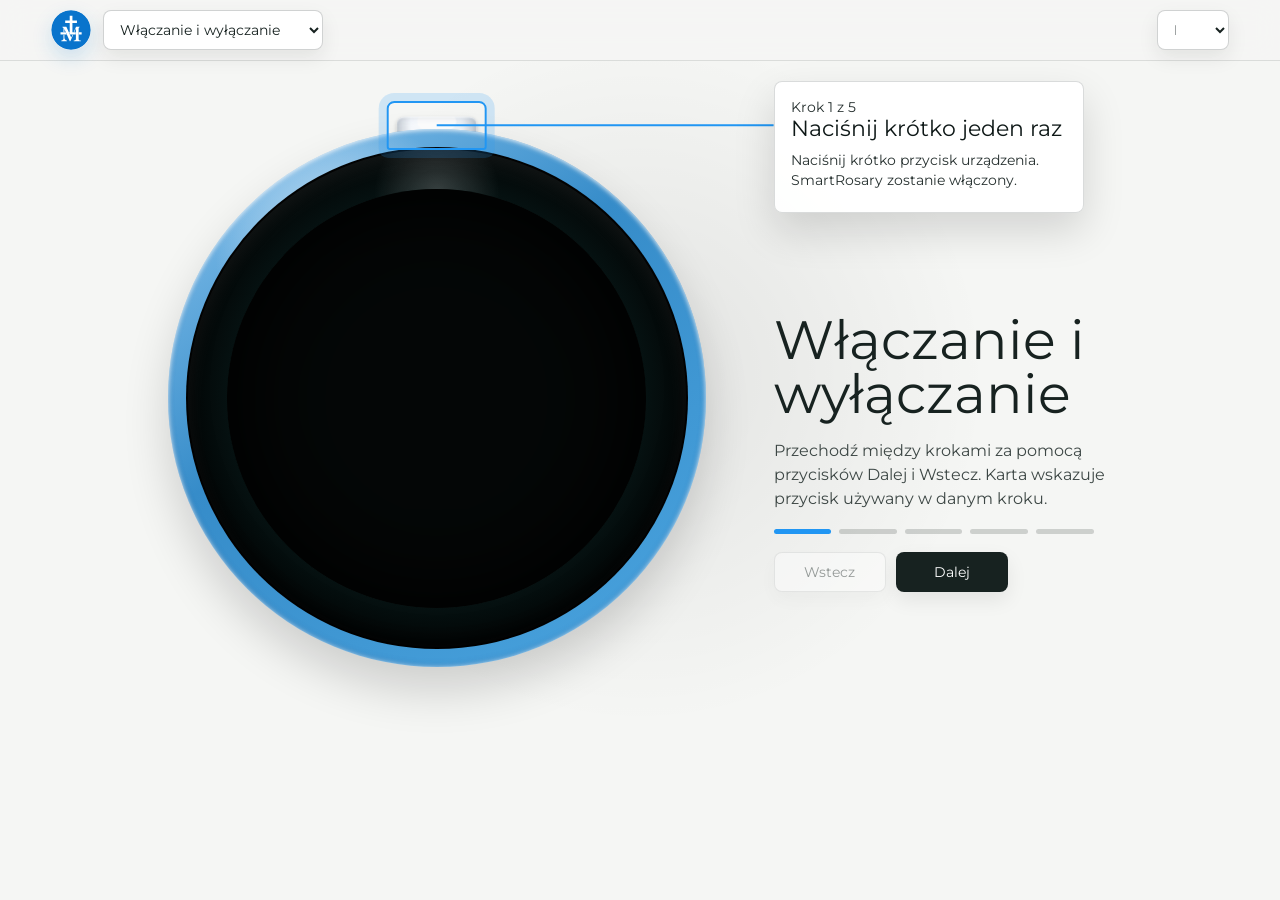
==== howto/010_onoff.html @ bcf6bbe7 "Polish mobile howto layout" ====
<!DOCTYPE html>
<html lang="pl">
  <head>
    <meta charset="UTF-8" />
    <meta name="viewport" content="width=device-width, initial-scale=1.0" />
    <title></title>
    <link rel="preconnect" href="https://fonts.googleapis.com" />
    <link rel="preconnect" href="https://fonts.gstatic.com" crossorigin />
    <link href="https://fonts.googleapis.com/css2?family=Montserrat:wght@400&display=swap" rel="stylesheet" />
    <link rel="stylesheet" href="../styles.css" />
    <style>
      body {
        align-items: stretch;
        overflow-x: hidden;
        background:
          radial-gradient(circle at 50% 42%, rgba(0, 0, 0, 0.08), transparent 42%),
          #f5f6f4;
      }

      .howto-header {
        position: fixed;
        inset: 0 0 auto;
        z-index: 50;
        min-height: 60px;
        display: flex;
        align-items: center;
        justify-content: flex-end;
        gap: 12px;
        padding: 10px clamp(18px, 4vw, 64px);
        border-bottom: 1px solid rgba(23, 34, 32, 0.12);
        background: rgba(245, 246, 244, 0.9);
        -webkit-backdrop-filter: blur(14px);
        backdrop-filter: blur(14px);
      }

      .howto-home-link {
        width: 40px;
        height: 40px;
        flex: 0 0 auto;
        display: grid;
        place-items: center;
        border-radius: 50%;
        box-shadow: 0 8px 20px rgba(9, 116, 204, 0.18);
      }

      .howto-home-link img {
        display: block;
        width: 100%;
        height: 100%;
        border-radius: 50%;
      }

      .howto-selector-control {
        width: min(220px, calc(100vw - 190px));
        min-width: 0;
        flex: 0 1 auto;
      }

      .howto-stage {
        --device-size: min(42vw, 560px, calc(100svh - 156px));
        --case-padding: clamp(12px, calc(var(--device-size) * 0.033), 20px);
        --bezel-padding: clamp(18px, calc(var(--device-size) * 0.077), 48px);
        --howto-cross-scale: clamp(0.52, calc(var(--device-size) / 920), 0.68);
        --screen-size: calc(var(--device-size) - (var(--case-padding) * 2) - (var(--bezel-padding) * 2));
        min-height: 100svh;
        width: 100%;
        max-width: 100vw;
        padding: clamp(72px, 9svh, 118px) clamp(28px, 6vw, 128px) 32px;
        position: relative;
        display: grid;
        grid-template-columns: minmax(320px, var(--device-size)) minmax(280px, 360px);
        grid-template-rows: auto;
        grid-template-areas:
          "device side";
        align-items: start;
        justify-content: center;
        row-gap: clamp(34px, 4vw, 64px);
        column-gap: clamp(56px, 7vw, 120px);
      }

      .howto-stage .controls,
      .howto-stage .controls-toggle {
        display: none;
      }

      .howto-device-wrap {
        position: relative;
        display: grid;
        place-items: center;
        min-width: 0;
        padding-top: calc(var(--device-size) * 0.09);
        padding-inline: calc(var(--device-size) * 0.04);
        grid-area: device;
      }

      .howto-card {
        grid-area: side;
        position: relative;
        z-index: 20;
        justify-self: start;
        width: min(310px, calc(100vw - 40px));
        max-width: 100%;
        min-width: 0;
        min-height: 132px;
        padding: 15px 16px 16px;
        border: 1px solid rgba(23, 34, 32, 0.16);
        border-radius: 8px;
        background: rgba(255, 255, 255, 0.94);
        color: #172220;
        box-shadow: 0 18px 42px rgba(0, 0, 0, 0.14);
      }

      .howto-connector {
        position: absolute;
        inset: 0;
        width: 100%;
        height: 100%;
        pointer-events: none;
        z-index: 15;
        overflow: visible;
      }

      .howto-connector line {
        fill: none;
        stroke: #2196f3;
        stroke-width: 2;
      }

      .howto-step-kicker {
        margin: 0 0 7px;
        color: #57615f;
        font-size: 12px;
        line-height: 1.2;
      }

      .howto-card h1 {
        margin: 0 0 8px;
        color: #0e1817;
        font-size: 22px;
        font-weight: 400;
        line-height: 1.12;
      }

      .howto-card p {
        margin: 0;
        color: #26302f;
        font-size: 14px;
        line-height: 1.45;
      }

      .howto-panel {
        display: grid;
        justify-self: start;
        margin-top: 232px;
        width: min(360px, 100%);
        max-width: 360px;
        min-width: 0;
        gap: 18px;
        color: #172220;
        grid-area: side;
      }

      .howto-panel h2 {
        margin: 0;
        font-size: clamp(30px, 5vw, 54px);
        font-weight: 400;
        line-height: 1;
      }

      .howto-panel p {
        margin: 0;
        max-width: 34ch;
        color: #3d4745;
        font-size: 16px;
        line-height: 1.5;
      }

      .howto-language {
        display: flex;
        align-items: center;
        gap: 10px;
      }

      .howto-language span {
        color: #57615f;
        font-size: 12px;
        line-height: 1.2;
      }

      .howto-language select {
        width: 180px;
        height: 40px;
        padding: 0 36px 0 12px;
        border: 1px solid rgba(23, 34, 32, 0.2);
        border-radius: 8px;
        background: #fff;
        color: #172220;
        font: inherit;
        font-size: 14px;
        cursor: pointer;
        box-shadow: 0 8px 20px rgba(0, 0, 0, 0.08);
      }

      .howto-controls {
        display: flex;
        flex-wrap: wrap;
        gap: 10px;
      }

      .howto-controls button {
        height: 40px;
        min-width: 112px;
        border: 1px solid rgba(23, 34, 32, 0.2);
        border-radius: 8px;
        background: #fff;
        color: #172220;
        font: inherit;
        font-size: 14px;
        cursor: pointer;
        box-shadow: 0 8px 20px rgba(0, 0, 0, 0.08);
      }

      .howto-controls button:last-child {
        background: #172220;
        color: #fff;
      }

      .howto-controls button:disabled {
        opacity: 0.42;
        cursor: default;
      }

      .howto-progress {
        display: grid;
        grid-template-columns: repeat(5, 1fr);
        gap: 8px;
        width: min(320px, 100%);
      }

      .howto-progress span {
        height: 5px;
        border-radius: 999px;
        background: rgba(23, 34, 32, 0.18);
      }

      .howto-progress span[aria-current="step"] {
        background: #2196f3;
      }

      .howto-stage .device__knob {
        z-index: -1;
      }

      .howto-stage .device {
        max-width: 100%;
      }

      .howto-stage .device__knob-hit {
        z-index: 22;
      }

      .howto-stage .device__knob-hit::after {
        position: absolute;
        inset: -10px;
        border: 2px solid #2196f3;
        border-radius: inherit;
        box-shadow: 0 0 0 8px rgba(33, 150, 243, 0.18);
        content: "";
        opacity: 0;
        pointer-events: none;
      }

      .howto-stage .device--callout .device__knob-hit::after {
        animation: howto-pulse 1300ms ease-in-out infinite;
        opacity: 1;
      }

      .howto-stage .device--off .screen__art,
      .howto-stage .device--off .screen-panel {
        opacity: 0 !important;
        visibility: hidden !important;
      }

      .howto-stage .device--off .screen::after {
        opacity: 0.82;
      }

      .howto-stage .device--booting .rosary-view,
      .howto-stage .device--booting .beads {
        opacity: 0;
      }

      .howto-stage .cross {
        transform: translate(-50%, -50%) scale(var(--howto-cross-scale));
        transform-origin: center;
      }

      @keyframes howto-pulse {
        0%,
        100% {
          transform: scale(0.96);
          opacity: 0.62;
        }

        50% {
          transform: scale(1.1);
          opacity: 1;
        }
      }

      @media (max-width: 920px) {
        .howto-stage {
          --device-size: min(74vw, clamp(230px, 49svh, 430px));
          padding-top: clamp(76px, 10svh, 104px);
          grid-template-columns: minmax(0, 1fr);
          grid-template-rows: auto auto auto;
          grid-template-areas:
            "card"
            "device"
            "panel";
          align-content: center;
          justify-items: center;
          gap: clamp(18px, 3svh, 28px);
        }

        .howto-card {
          grid-area: card;
          justify-self: center;
          width: min(480px, 100%);
          height: 136px;
          box-sizing: border-box;
        }

        .howto-panel {
          grid-area: panel;
          justify-items: center;
          justify-self: center;
          margin-top: 0;
          text-align: center;
        }

        .howto-panel p {
          max-width: 44ch;
        }
      }

      @media (max-width: 620px) {
        .howto-stage {
          --device-size: min(66vw, clamp(148px, 28svh, 260px));
          padding: clamp(58px, 8svh, 76px) clamp(14px, 4vw, 22px) 10px;
          gap: clamp(8px, 1.8svh, 16px);
        }

        .howto-header {
          min-height: 48px;
          gap: 10px;
          padding-block: 6px;
          padding-inline: 14px;
        }

        .howto-home-link {
          width: 34px;
          height: 34px;
        }

        .howto-selector-control {
          width: min(170px, calc(100vw - 167px));
        }

        .howto-language {
          width: auto;
          flex: 0 0 auto;
          justify-content: flex-end;
        }

        .howto-language select {
          width: min(180px, 65vw);
        }

        .howto-card {
          width: 100%;
          height: clamp(108px, 20svh, 132px);
          padding: 10px 12px;
          overflow: hidden;
        }

        .howto-step-kicker {
          margin-bottom: 5px;
          font-size: 11px;
        }

        .howto-card h1 {
          margin-bottom: 6px;
          font-size: clamp(16px, 4.8vw, 19px);
        }

        .howto-card p {
          font-size: 12px;
          line-height: 1.32;
        }

        .howto-panel {
          gap: 8px;
        }

        .howto-panel h2 {
          font-size: clamp(21px, 7.2vw, 29px);
        }

        .howto-panel p {
          font-size: 12px;
          line-height: 1.32;
        }

        .howto-controls {
          width: 100%;
          gap: 8px;
        }

        .howto-controls button {
          height: 34px;
          flex: 1 1 130px;
          min-width: 0;
          font-size: 13px;
        }

        .howto-progress {
          gap: 6px;
        }

        .howto-progress span {
          height: 4px;
        }
      }

      @media (max-width: 340px), (max-height: 700px) and (orientation: portrait) {
        .howto-stage {
          --device-size: min(58vw, clamp(132px, 24svh, 220px));
        }

        .howto-card {
          height: 106px;
        }

        .howto-card h1 {
          font-size: 15px;
        }

        .howto-card p,
        .howto-panel p {
          font-size: 11px;
          line-height: 1.26;
        }

        .howto-panel h2 {
          font-size: clamp(19px, 6.5vw, 25px);
        }

        .howto-controls button {
          height: 32px;
        }
      }

      @media (max-height: 460px) and (orientation: landscape) {
        .howto-header {
          min-height: 52px;
          padding-block: 6px;
        }

        .howto-stage {
          --device-size: min(36vw, calc(100svh - 86px));
          padding-top: 64px;
          grid-template-columns: minmax(220px, var(--device-size)) minmax(280px, 1fr);
          grid-template-rows: auto 1fr;
          grid-template-areas:
            "device side";
          align-content: center;
          gap: 18px;
        }

        .howto-card,
        .howto-panel {
          grid-area: side;
          justify-self: start;
          text-align: left;
        }

        .howto-panel {
          justify-items: start;
          margin-top: 172px;
          gap: 12px;
        }
      }
    </style>
  </head>
  <body>
    <header class="howto-header">
      <a class="howto-home-link" href="https://drlechk.github.io/smartrosary/" aria-label="SmartRosary website">
        <img src="../smartrosary-logo.svg" alt="SmartRosary" />
      </a>
      <select id="howto-selector" class="howto-selector-control" style="height: 40px; padding: 0 12px; border: 1px solid rgba(23, 34, 32, 0.2); border-radius: 8px; background: #fff; color: #172220; font: inherit; font-size: 14px; cursor: pointer; margin-right: auto; box-shadow: 0 8px 20px rgba(0, 0, 0, 0.08);">
        <option value="010_onoff.html"></option>
        <option value="011_charging.html"></option>
        <option value="020_nav.html"></option>
      </select>
      <label class="howto-language" for="howto-language-control">
        <span id="howto-language-label" style="display: none;"></span>
        <select id="howto-language-control" style="width: 72px;">
          <option value="pl">PL</option>
          <option value="de">DE</option>
          <option value="en">EN</option>
          <option value="es">ES</option>
          <option value="fr">FR</option>
          <option value="pt">PT</option>
        </select>
      </label>
    </header>
    <main class="howto-stage" data-step="0">
      <svg class="howto-connector" aria-hidden="true">
        <line />
      </svg>
      <div class="howto-device-wrap">
      <button id="controls-toggle" class="controls-toggle" type="button" aria-controls="controls-panel" aria-expanded="true">Hide controls</button>
      <form id="controls-panel" class="controls" aria-label="Display controls">
        <label>
          <span>View</span>
          <select id="view-control">
            <option value="rosary" selected>Rosary</option>
            <option value="mysteries">Mysteries</option>
            <option value="mystery">Mystery</option>
            <option value="intentions">Intentions</option>
            <option value="intentions-list">Intentions list</option>
            <option value="settings1">Settings1</option>
            <option value="settings2">Settings2</option>
            <option value="settings3">Settings3</option>
            <option value="settings4">Settings4</option>
            <option value="settings5">Settings5</option>
            <option value="settings6">Settings6</option>
            <option value="settings7">Settings7</option>
            <option value="fwupdate">FWUpdate</option>
          </select>
        </label>
        <div class="nav-control" aria-label="Screen navigation">
          <span>Navigation</span>
          <div class="nav-control__pad">
            <button class="nav-button nav-button--top" type="button" data-nav-direction="up" aria-label="Navigate up">↑</button>
            <button class="nav-button nav-button--right" type="button" data-nav-direction="right" aria-label="Navigate right">→</button>
            <button class="nav-center-button" type="button" aria-label="Advance rosary bead">●</button>
            <button class="nav-button nav-button--bottom" type="button" data-nav-direction="down" aria-label="Navigate down">↓</button>
            <button class="nav-button nav-button--left" type="button" data-nav-direction="left" aria-label="Navigate left">←</button>
          </div>
        </div>
        <label>
          <span>Language</span>
          <select id="language-control">
            <option value="pl" selected>Polski</option>
            <option value="en">English</option>
            <option value="de">Deutsch</option>
            <option value="es">Español</option>
            <option value="fr">Français</option>
            <option value="pt">Português</option>
          </select>
        </label>
        <label>
          <span>Firmware version</span>
          <select id="firmware-version-control">
            <option value="v1.28" selected>v1.28</option>
            <option value="v1.29">v1.29</option>
            <option value="v1.30">v1.30</option>
            <option value="v1.31">v1.31</option>
            <option value="v1.32">v1.32</option>
            <option value="v1.33">v1.33</option>
            <option value="v1.34">v1.34</option>
          </select>
        </label>
        <label>
          <span>Language version</span>
          <select id="language-version-control">
            <option value="v1.0" selected>v1.0</option>
            <option value="v1.1">v1.1</option>
            <option value="v1.2">v1.2</option>
            <option value="v1.3">v1.3</option>
            <option value="v1.4">v1.4</option>
            <option value="v1.5">v1.5</option>
            <option value="v1.6">v1.6</option>
            <option value="v1.7">v1.7</option>
            <option value="v1.8">v1.8</option>
            <option value="v1.9">v1.9</option>
          </select>
        </label>
        <label>
          <span>Mysteries entry</span>
          <select id="mysteries-selection-control"></select>
        </label>
        <label>
          <span>Mystery entry</span>
          <select id="mystery-selection-control">
            <option value="0" selected>-</option>
            <option value="1">I</option>
            <option value="2">II</option>
            <option value="3">III</option>
            <option value="4">IV</option>
            <option value="5">V</option>
          </select>
        </label>
        <label>
          <span>Time</span>
          <input id="time-control" type="time" step="1" value="18:25:09" />
        </label>
        <label>
          <span>Browser time</span>
          <select id="browser-time-control">
            <option value="off">Off</option>
            <option value="on" selected>On</option>
          </select>
        </label>
        <label>
          <span>Battery</span>
          <select id="battery-control">
            <option value="0">0%</option>
            <option value="25">25%</option>
            <option value="50" selected>50%</option>
            <option value="75">75%</option>
            <option value="100">100%</option>
          </select>
        </label>
        <label class="brightness-control">
          <span>Display brightness <output id="brightness-output">100%</output></span>
          <input id="brightness-control" type="range" min="1" max="100" step="1" value="100" />
        </label>
        <label class="bead-control">
          <span>Active bead <output id="bead-output">None</output></span>
          <input id="bead-control" type="range" min="0" max="59" step="1" value="0" />
        </label>
        <label>
          <span>BLE</span>
          <select id="ble-control">
            <option value="on">On</option>
            <option value="off" selected>Off</option>
          </select>
        </label>
        <label>
          <span>Background</span>
          <select id="background-control">
            <option value="">None</option>
            <option value="czestochowa">Czestochowa</option>
            <option value="fatima">Fatima</option>
            <option value="guadalupe">Guadalupe</option>
            <option value="jezus">Jezus</option>
            <option value="pmkdus" selected>PMKDUS</option>
          </select>
        </label>
        <label class="opacity-control">
          <span>Opacity <output id="background-opacity-output">50%</output></span>
          <input id="background-opacity-control" type="range" min="0" max="100" step="1" value="60" />
        </label>
        <button id="download-svg" class="download-btn" type="button">Download SVG</button>
      </form>
      <section class="device device--off device--callout" aria-label="Smart rosary main screen mockup">
        <div class="device__knob" aria-hidden="true"></div>
        <button class="device__knob-hit" type="button" aria-label="Power button"></button>
        <div class="device__bezel">
          <div class="screen">
            <div class="screen__art" aria-hidden="true">
              <div class="screen__bg"></div>
              <div class="screen__shade"></div>
            </div>
            <div class="screen-panel screen-panel--active rosary-panel" data-screen="rosary" aria-hidden="false">
              <div class="beads" id="beads" aria-hidden="true"></div>

              <div class="status rosary-view">
                <svg class="battery" viewBox="0 0 64 34" aria-hidden="true">
                  <rect class="battery__fill" x="6" y="7" width="13" height="20" rx="2"></rect>
                  <rect x="2" y="3" width="54" height="28" rx="5"></rect>
                  <rect class="battery__tip" x="56" y="10" width="5" height="14" rx="2"></rect>
                </svg>
<svg class="bluetooth" viewBox="0 0 24 24" aria-hidden="true">
  <defs>
    <mask id="bluetooth-cutout">
      <rect x="2" y="0" width="20" height="24" rx="10" fill="white" />

      <path
        d="M12 2l6.2 6.2L13.8 12l4.4 3.8L12 22v-7.2l-4.4 4.4L6 17.6l5.6-5.6L6 6.4 7.6 4.8 12 9.2V2Zm2 4.8v4l2.3-2L14 6.8Zm0 6.4v4l2.3-2L14 13.2Z"
        fill="black"
      />
    </mask>
  </defs>

  <rect
    class="bluetooth__bg"
    x="0"
    y="0"
    width="24"
    height="24"
    rx="7"
    fill="white"
    mask="url(#bluetooth-cutout)"
  />
</svg>
              </div>

              <div class="time rosary-view" id="time-display">18:25:09</div>
              <div class="rosary-mystery-title rosary-view" id="rosary-mystery-title"></div>
              <div class="rosary-mystery-scroll rosary-view" aria-hidden="true">
                <span id="rosary-mystery-scroll-text"></span>
              </div>

              <div class="cross rosary-view" aria-hidden="true">
                <span class="cross__h"></span>
                <span class="cross__v"></span>
                <span class="cross__center"></span>
              </div>
            </div>

            <div class="screen-panel mysteries-view mysteries" data-screen="mysteries" aria-hidden="true">
              <h1 class="mysteries__title" id="mysteries-title">Tajemnice</h1>
              <div class="mysteries__menu" role="list">
                <div class="mysteries__row mysteries__row--empty" id="mystery-row-empty" role="listitem">-</div>
                <div class="mysteries__row mysteries__row--selected" id="mystery-row-primary" role="listitem">radosne (pon./so.)</div>
                <div class="mysteries__row" id="mystery-row-secondary" role="listitem">światła (czw.)</div>
              </div>
            </div>

            <div class="screen-panel stats-view stats" data-screen="stats-durations" aria-hidden="true">
              <h1 class="stats__title">Statistics</h1>
              <div class="stats__subtitle" id="stats-durations-subtitle">Duration &amp; averages</div>
              <div class="stats__pairs" aria-label="Average prayer durations">
                <div class="stats__pair"><span id="stats-avg-bead">Avg bead :</span><strong>6s</strong></div>
                <div class="stats__pair"><span id="stats-avg-decade">Avg decade :</span><strong>5m 42s</strong></div>
                <div class="stats__pair"><span id="stats-avg-rosary">Avg rosary :</span><strong>31m 10s</strong></div>
                <div class="stats__pair"><span id="stats-avg-chaplet">Avg chaplet :</span><strong>18m 25s</strong></div>
              </div>
            </div>

            <div class="screen-panel stats-view stats" data-screen="stats-totals" aria-hidden="true">
              <h1 class="stats__title">Statistics</h1>
              <div class="stats__subtitle" id="stats-totals-subtitle">Totals (time)</div>
              <div class="stats__pairs stats__pairs--totals" aria-label="Total prayer durations">
                <div class="stats__pair"><span id="stats-total-rosary">Rosary :</span><strong>37h 24m</strong></div>
                <div class="stats__pair"><span id="stats-total-decades">Decades :</span><strong>82h 10m</strong></div>
                <div class="stats__pair"><span id="stats-total-beads">Beads :</span><strong>7h 42m</strong></div>
                <div class="stats__pair"><span id="stats-total-chaplet">Chaplet :</span><strong>4h 05m</strong></div>
              </div>
            </div>

            <div class="screen-panel stats-view stats" data-screen="stats-sets" aria-hidden="true">
              <h1 class="stats__title">Statistics</h1>
              <div class="stats__subtitle" id="stats-sets-subtitle">Mystery sets</div>
              <div class="stats__donut" aria-hidden="true"></div>
              <div class="stats__legend stats__legend--sets" id="stats-set-legend" aria-label="Mystery set counts"></div>
            </div>

            <div class="screen-panel stats-view stats" data-screen="stats-parts" aria-hidden="true">
              <h1 class="stats__title">Statistics</h1>
              <div class="stats__subtitle" id="stats-parts-subtitle">Parts I-V per set</div>
              <div class="stats__bars" id="stats-parts-bars" aria-label="Mystery part counts"></div>
              <div class="stats__part-key" id="stats-part-key" aria-hidden="true"></div>
            </div>

            <div class="screen-panel mystery-view mystery" data-screen="mystery" aria-hidden="true">
              <div class="mystery__content">
                <h1 class="mystery__title" id="mystery-title">Tajemnica</h1>
                <div class="mystery__roller" role="list">
                  <div class="mystery__row" role="listitem"><span>V</span></div>
                  <div class="mystery__row mystery__row--selected" role="listitem"><span>-</span></div>
                  <div class="mystery__row" role="listitem"><span>I</span></div>
                </div>
              </div>
            </div>

            <div class="screen-panel intentions-view intentions" data-screen="intentions" aria-hidden="true">
              <h1 class="intentions__title" id="intentions-title">Intencja</h1>
              <div class="intentions__month" id="intentions-month">Luty 2025</div>
              <div class="intentions__body" id="intentions-body">
                Módlmy się, aby wspólnota \n kościelna wspomagała pragnienia młodych ludzi, czujących powołanie do służenia misji Chrystusa w życiu kapłańskim i zakonnym.
              </div>
            </div>

            <div class="screen-panel intentions-list-view intentions-list" data-screen="intentions-list" aria-hidden="true">
              <h1 class="intentions-list__title" id="intentions-list-title">Intencje</h1>
              <div class="mystery__roller intentions-list__roller" id="intentions-list-roller" role="list">
                <div class="mystery__row" role="listitem"><span>Maj 2026</span></div>
                <div class="mystery__row mystery__row--selected" role="listitem"><span>Czerwiec 2026</span></div>
                <div class="mystery__row" role="listitem"><span>Lipiec 2026</span></div>
              </div>
            </div>

            <div class="screen-panel settings-view settings" data-screen="settings1" aria-hidden="true">
              <div class="settings__num" id="settings-num">1/7</div>
              <h1 class="settings__title" id="settings-title">Ustawienia</h1>
              <div class="settings__option settings__option--first">
                <div class="settings__label" id="settings-option-selected">Rozpocznij różaniec z wybraną Tajemnicą</div>
                <div class="settings__switch"><span></span></div>
              </div>
              <div class="settings__option settings__option--second">
                <div class="settings__label" id="settings-option-last">Rozpocznij różaniec z ostatnim stanem</div>
                <div class="settings__switch"><span></span></div>
              </div>
            </div>

            <div class="screen-panel settings2-view settings" data-screen="settings2" aria-hidden="true">
              <div class="settings__num" id="settings2-num">2/7</div>
              <h1 class="settings__title" id="settings2-title">Ustawienia</h1>
              <div class="settings__option settings__option--single">
                <div class="settings__label" id="settings2-option-haptic">Haptyczna informacja zwrotna (wibracja)</div>
                <div class="settings__switch settings__switch-single"><span></span></div>
              </div>
            </div>

            <div class="screen-panel settings3-view settings" data-screen="settings3" aria-hidden="true">
              <div class="settings__num" id="settings3-num">3/7</div>
              <h1 class="settings__title" id="settings3-title">Ustawienia</h1>
              <div class="settings__option settings__option--single">
                <div class="settings__label" id="settings3-option-brightness">Jasność ekranu</div>
                <div class="settings__slider" id="settings3-slider">
                  <div class="settings__slider-track"></div>
                  <div class="settings__slider-fill"></div>
                  <div class="settings__slider-knob"></div>
                </div>
                <div class="settings__value" id="settings3-value">100%</div>
              </div>
            </div>

            <div class="screen-panel settings4-view settings" data-screen="settings4" aria-hidden="true">
              <div class="settings__num" id="settings4-num">4/7</div>
              <h1 class="settings__title" id="settings4-title">Ustawienia</h1>
              <div class="settings__option settings__option--single">
                <div class="settings__label" id="settings4-option-tap-brightness">Jasność tapety</div>
                <div class="settings__slider settings__slider--zero" id="settings4-slider">
                  <div class="settings__slider-track"></div>
                  <div class="settings__slider-fill"></div>
                  <div class="settings__slider-knob"></div>
                </div>
                <div class="settings__value" id="settings4-value">0%</div>
              </div>
            </div>

            <div class="screen-panel settings5-view settings" data-screen="settings5" aria-hidden="true">
              <div class="settings__num" id="settings5-num">5/7</div>
              <h1 class="settings__title" id="settings5-title">Ustawienia</h1>
              <div class="settings__option settings__option--single">
                <div class="settings__label" id="settings5-option-orientation">Orientacja ekranu</div>
              </div>
              <div class="mystery__roller settings__orientation-roller" role="list">
                <div class="mystery__row" role="listitem"><span>0°</span></div>
                <div class="mystery__row mystery__row--selected" role="listitem"><span>90°</span></div>
                <div class="mystery__row" role="listitem"><span>180°</span></div>
              </div>
            </div>

            <div class="screen-panel settings6-view settings" data-screen="settings6" aria-hidden="true">
              <div class="settings__num" id="settings6-num">6/7</div>
              <h1 class="settings__title" id="settings6-title">Ustawienia</h1>
              <div class="settings__option settings__option--single">
                <div class="settings__label" id="settings6-option-shutdown">Auto wyłączenie</div>
              </div>
              <div class="mystery__roller settings__shutdown-roller" role="list">
                <div class="mystery__row" role="listitem"><span>300 s</span></div>
                <div class="mystery__row mystery__row--selected" role="listitem"><span>600 s</span></div>
                <div class="mystery__row" role="listitem"><span id="settings6-shutdown-never">Nigdy</span></div>
              </div>
            </div>

            <div class="screen-panel settings7-view settings" data-screen="settings7" aria-hidden="true">
              <div class="settings__qr-url" id="settings7-url">rosary-A1B2D3E4</div>
              <svg class="settings__qr" id="settings7-qr" viewBox="3 3 31 31" role="img" aria-label="https://drlechk.github.io/smartrosary/">
                <rect width="40" height="40" fill="#fff"></rect>
              </svg>
              <div class="settings__qr-more" id="settings7-more">v1.28 · pl v1.0</div>
            </div>

            <div class="screen-panel fwupdate-view fwupdate" data-screen="fwupdate" aria-hidden="true">
              <h1 class="fwupdate__title" id="fwupdate-title">Aktualizacja systemu</h1>
              <div class="fwupdate__file" id="fwupdate-file">firmware.bin</div>
              <div class="fwupdate__bar" aria-hidden="true">
                <div class="fwupdate__fill"></div>
                <div class="fwupdate__knob"></div>
              </div>
              <div class="fwupdate__percent" id="fwupdate-percent">5%</div>
              <div class="fwupdate__bytes" id="fwupdate-bytes">(75 kB / 1471 kB)</div>
            </div>
          </div>
          <div class="glass-overlay" aria-hidden="true"></div>
        </div>
      </section>
      </div>
      <article class="howto-card" aria-live="polite">
        <p class="howto-step-kicker" id="howto-step-kicker"></p>
        <h1 id="howto-step-title"></h1>
        <p id="howto-step-body"></p>
      </article>
      <aside class="howto-panel" id="howto-panel" aria-label="">
        <h2 id="howto-panel-title"></h2>
        <p id="howto-panel-body"></p>
        <div class="howto-progress" id="howto-progress" aria-label="">
          <span aria-current="step"></span>
          <span></span>
          <span></span>
          <span></span>
          <span></span>
        </div>
        <div class="howto-controls">
          <button id="howto-prev" type="button"></button>
          <button id="howto-next" type="button"></button>
        </div>
      </aside>
    </main>

    <script src="../smartrosary-language-fixtures.js"></script>
    <script src="../lang/pl.js"></script>
    <script src="../lang/en.js"></script>
    <script src="../lang/de.js"></script>
    <script src="../lang/es.js"></script>
    <script src="../lang/fr.js"></script>
    <script src="../lang/la.js"></script>
    <script src="../lang/pt.js"></script>
    <script src="../intentions/pl.js"></script>
    <script src="../intentions/en.js"></script>
    <script src="../intentions/de.js"></script>
    <script src="../intentions/es.js"></script>
    <script src="../intentions/fr.js"></script>
    <script src="../intentions/la.js"></script>
    <script src="../intentions/pt.js"></script>
    <script src="../asset-data.js"></script>
    <script src="../dom-to-svg.js"></script>
    <script src="../smartrosary-mockup.js"></script>
    <script src="howto-i18n.js"></script>
    <script src="lang/de.js"></script>
    <script src="lang/en.js"></script>
    <script src="lang/pl.js"></script>
    <script src="lang/es.js"></script>
    <script src="lang/fr.js"></script>
    <script src="lang/la.js"></script>
    <script src="lang/pt.js"></script>
    <script>
      (() => {
        let { common, tutorial, language } = window.SmartRosaryHowtoI18n.getTutorial("onoff");
        const stage = document.querySelector(".howto-stage");
        const device = document.querySelector(".device");
        const knob = document.querySelector(".device__knob");
        const knobHit = document.querySelector(".device__knob-hit");
        const connectorLine = document.querySelector(".howto-connector line");
        const screenBg = document.querySelector(".screen__bg");
        const title = document.getElementById("howto-step-title");
        const body = document.getElementById("howto-step-body");
        const kicker = document.getElementById("howto-step-kicker");
        const panel = document.getElementById("howto-panel");
        const panelTitle = document.getElementById("howto-panel-title");
        const panelBody = document.getElementById("howto-panel-body");
        const languageLabel = document.getElementById("howto-language-label");
        const languageSelect = document.getElementById("howto-language-control");
        const progressWrap = document.getElementById("howto-progress");
        const prev = document.getElementById("howto-prev");
        const next = document.getElementById("howto-next");
        const progress = Array.from(document.querySelectorAll(".howto-progress span"));
        const viewControl = document.getElementById("view-control");
        const mockupLanguageControl = document.getElementById("language-control");
        const browserTimeControl = document.getElementById("browser-time-control");
        const bleControl = document.getElementById("ble-control");
        const backgroundControl = document.getElementById("background-control");
        const backgroundOpacityControl = document.getElementById("background-opacity-control");
        let steps = tutorial.steps;
        let currentStep = 0;

        function applyCopy() {
          document.documentElement.lang = language;
          document.title = tutorial.documentTitle;
          panel.setAttribute("aria-label", common.navigationLabel);
          progressWrap.setAttribute("aria-label", common.progressLabel);
          panelTitle.textContent = tutorial.panelTitle;
          panelBody.textContent = tutorial.panelBody;
          const dict = window.SmartRosaryHowtoI18n.dictionaries[language] || window.SmartRosaryHowtoI18n.dictionaries["en"];
          if (dict && dict.tutorials && typeof howtoSelector !== 'undefined' && howtoSelector) {
            howtoSelector.options[0].textContent = (dict.tutorials.onoff && dict.tutorials.onoff.panelTitle) || "Power on and off";
            howtoSelector.options[1].textContent = (dict.tutorials.charging && dict.tutorials.charging.panelTitle) || "Charging";
            howtoSelector.options[2].textContent = (dict.tutorials.nav && dict.tutorials.nav.panelTitle) || "Navigation";
          }
          if (languageLabel) languageLabel.textContent = common.language;
          languageSelect.value = language;
          prev.textContent = common.previous;
          next.textContent = common.next;
        }

        function selectLanguage(requestedLanguage) {
          const copy = window.SmartRosaryHowtoI18n.getTutorial("onoff", requestedLanguage);

          common = copy.common;
          tutorial = copy.tutorial;
          language = copy.language;
          steps = tutorial.steps;
          currentStep = Math.min(currentStep, steps.length - 1);

          const url = new URL(window.location.href);
          url.searchParams.set("lang", language);
          try {
            window.history.replaceState(null, "", url);
          } catch {
            // Some browsers restrict History API updates for local file URLs.
          }

          applyCopy();
          renderStep(currentStep);
        }

        function dispatch(control, eventName) {
          control.dispatchEvent(new Event(eventName, { bubbles: true }));
        }

        function prepareMockup(backgroundOpacity = 60) {
          browserTimeControl.value = "on";
          dispatch(browserTimeControl, "change");
          bleControl.value = "off";
          dispatch(bleControl, "change");
          document.querySelector(".bluetooth")?.classList.add("bluetooth--off");
          mockupLanguageControl.value = language;
          dispatch(mockupLanguageControl, "change");
          viewControl.value = "rosary";
          dispatch(viewControl, "change");
          backgroundControl.value = "pmkdus";
          backgroundOpacityControl.value = String(backgroundOpacity);
          dispatch(backgroundControl, "change");
          dispatch(backgroundOpacityControl, "input");
          screenBg.style.backgroundImage = 'url("../bg/pmkdus.png")';
          screenBg.style.opacity = String(backgroundOpacity / 100);
        }

        function renderStep(index) {
          const step = steps[index];

          currentStep = index;
          stage.dataset.step = String(index);
          title.textContent = step.title;
          body.textContent = step.body;
          kicker.textContent = window.SmartRosaryHowtoI18n.format(common.stepCounter, {
            current: index + 1,
            total: steps.length,
          });
          prev.disabled = index === 0;
          next.disabled = index === steps.length - 1;
          progress.forEach((item, progressIndex) => {
            if (progressIndex === index) {
              item.setAttribute("aria-current", "step");
            } else {
              item.removeAttribute("aria-current");
            }
          });

          prepareMockup(step.booting ? 100 : 60);
          device.classList.toggle("device--off", Boolean(step.off));
          device.classList.toggle("device--booting", Boolean(step.booting));
          const showButtonCallout = Boolean(step.pressed);
          device.classList.toggle("device--callout", showButtonCallout);
          connectorLine.style.opacity = showButtonCallout ? "1" : "0";
          knob.classList.toggle("device__knob--pressed", Boolean(step.pressed));
          if (showButtonCallout) requestAnimationFrame(updateConnector);
        }

        prev.addEventListener("click", () => {
          renderStep(Math.max(0, currentStep - 1));
        });

        next.addEventListener("click", () => {
          renderStep(Math.min(steps.length - 1, currentStep + 1));
        });

        knobHit.addEventListener("click", () => {
          renderStep(Math.min(steps.length - 1, currentStep + 1));
        });

        
        const howtoSelector = document.getElementById("howto-selector");
        if (howtoSelector) {
          howtoSelector.value = "010_onoff.html";
          howtoSelector.addEventListener("change", () => {
            const url = new URL(howtoSelector.value, window.location.href);
            url.searchParams.set("lang", language);
            window.location.href = url.href;
          });
        }
        languageSelect.addEventListener("change", () => {
          selectLanguage(languageSelect.value);
        });

        
        function buildBeads() {
          const beads = document.getElementById("beads");
          if (!beads) return;
          const totalBeads = 59;
          const loopStart = 4;
          const beadsPerDecade = 10;
          const screenBase = 240;
          const radius = 110;
          const cx = 120;
          const cy = 120;
          const angleStep = 360 / (totalBeads - loopStart);
          const tailPositions = [[cx, 182], [cx, 194], [cx, 206], [cx, 218]];
          const toPercent = (value) => `${(value / screenBase) * 100}%`;

          beads.replaceChildren();

          for (let index = 0; index < totalBeads; index += 1) {
            const bead = document.createElement("span");
            const isTail = index < loopStart;
            const isRed = index === 0 || (!isTail && (index - loopStart) % (beadsPerDecade + 1) === 0);
            const size = isRed ? 10 : 8;
            let x;
            let y;

            bead.className = `bead bead--${isRed ? "red" : "blue"}`;
            if (isTail) {
              [x, y] = tailPositions[index];
            } else {
              const angle = (90 + (index - loopStart) * angleStep) * (Math.PI / 180);
              x = cx + Math.trunc(radius * Math.cos(angle));
              y = cy + Math.trunc(radius * Math.sin(angle));
            }
            bead.style.left = toPercent(x - size / 2);
            bead.style.top = toPercent(y - size / 2);
            bead.style.width = toPercent(size);
            bead.style.height = toPercent(size);

            beads.appendChild(bead);
          }
        }

        function updateClock() {
          const now = new Date();
          const time = now.toLocaleTimeString(language || navigator.language, { hour12: false });
          const timeDisplay = document.getElementById("time-display");
          if (timeDisplay) timeDisplay.textContent = time;
        }

        buildBeads();
        updateClock();
        window.setInterval(updateClock, 1000);

        function updateConnector() {
          const card = document.querySelector(".howto-card");
          if (!card || !connectorLine) return;

          const stageRect = stage.getBoundingClientRect();
          const cardRect = card.getBoundingClientRect();
          const knobRect = knobHit.getBoundingClientRect();
          const isMobile = window.innerWidth <= 920;

          const endX = knobRect.left + knobRect.width / 2 - stageRect.left;
          const endY = knobRect.top + knobRect.height / 2 - stageRect.top;

          if (isMobile) {
            const startX = endX;
            const startY = cardRect.bottom - stageRect.top;
            connectorLine.setAttribute("x1", String(startX));
            connectorLine.setAttribute("y1", String(startY));
            connectorLine.setAttribute("x2", String(endX));
            connectorLine.setAttribute("y2", String(endY));
          } else {
            const startX = cardRect.left - stageRect.left;
            const startY = endY;
            connectorLine.setAttribute("x1", String(startX));
            connectorLine.setAttribute("y1", String(startY));
            connectorLine.setAttribute("x2", String(endX));
            connectorLine.setAttribute("y2", String(endY));
          }
        }

        window.addEventListener("load", () => {
          applyCopy();
          renderStep(0);
          updateConnector();
        });
        window.addEventListener("resize", updateConnector);
      })();
    </script>
  </body>
</html>
---- styles.css ----
:root {
  --device-size: min(84vw, 940px);
  --screen-size: calc(var(--device-size) * 0.78);
  --case-padding: calc(var(--device-size) * 0.033);
  --bezel-padding: calc((var(--device-size) - var(--screen-size) - (var(--case-padding) * 2)) / 2);
  --screen-canvas: #152322;
  --case-blue: #368cc9;
  --case-blue-light: #8ec7f0;
  --lv-blue: #2196f3;
  --lv-light-blue: #03a9f4;
  --lv-red: #f44336;
  --white: #f7fbff;
}

* {
  box-sizing: border-box;
}

body {
  margin: 0;
  min-height: 100vh;
  display: grid;
  place-items: center;
  background:
    radial-gradient(circle at 50% 42%, rgba(0, 0, 0, 0.08), transparent 42%),
    #f1f1f1;
  font-family: "Montserrat", Arial, Helvetica, sans-serif;
}

.stage {
  width: 100%;
  padding: 24px;
  display: grid;
  place-items: center;
}

.controls-toggle {
  position: fixed;
  top: 18px;
  right: 18px;
  z-index: 30;
  min-width: 128px;
  height: 32px;
  border: 1px solid rgba(0, 0, 0, 0.18);
  border-radius: 999px;
  background: rgba(255, 255, 255, 0.82);
  color: #172220;
  font: inherit;
  font-size: 13px;
  font-weight: 400;
  cursor: pointer;
  box-shadow: 0 8px 24px rgba(0, 0, 0, 0.08);
}

.controls {
  position: fixed;
  top: 64px;
  right: 18px;
  bottom: 18px;
  z-index: 29;
  width: min(260px, calc(100vw - 36px));
  display: grid;
  align-content: start;
  gap: 12px;
  overflow-y: auto;
  padding: 14px;
  border: 1px solid rgba(0, 0, 0, 0.12);
  border-radius: 14px;
  background: rgba(255, 255, 255, 0.84);
  backdrop-filter: blur(16px);
  box-shadow: 0 8px 24px rgba(0, 0, 0, 0.08);
  transition:
    transform 180ms ease,
    opacity 180ms ease;
}

.controls--collapsed {
  opacity: 0;
  pointer-events: none;
  transform: translateX(calc(100% + 24px));
}

.controls label {
  display: grid;
  gap: 4px;
  width: 100%;
  color: #24302f;
  font-size: 12px;
  font-weight: 400;
}

.controls input,
.controls select,
.download-btn {
  width: 100%;
  min-width: 0;
  height: 32px;
  border: 1px solid rgba(0, 0, 0, 0.18);
  border-radius: 6px;
  background: #fff;
  color: #111;
  font: inherit;
  font-size: 13px;
  font-weight: 400;
  padding: 0 8px;
}

.opacity-control {
  min-width: 0;
}

.brightness-control span,
.bead-control span,
.opacity-control span {
  display: flex;
  justify-content: space-between;
  gap: 12px;
}

.brightness-control input,
.bead-control input,
.opacity-control input {
  width: 100%;
  padding: 0;
}

.download-btn {
  cursor: pointer;
  font-weight: 400;
}

.nav-control {
  display: grid;
  gap: 6px;
  width: 100%;
  color: #24302f;
  font-size: 12px;
  font-weight: 400;
}

.nav-control__pad {
  width: 100%;
  display: grid;
  grid-template-columns: repeat(3, 32px);
  grid-template-rows: repeat(3, 32px);
  justify-content: center;
  gap: 4px;
}

@media (max-width: 720px) {
  .stage {
    padding: 14px;
  }

  .controls-toggle {
    top: 10px;
    right: 10px;
  }

  .controls {
    top: 54px;
    right: 10px;
    bottom: 10px;
    width: min(240px, calc(100vw - 20px));
  }
}

.device {
  position: relative;
  width: var(--device-size);
  height: var(--device-size);
  aspect-ratio: 1;
  border-radius: 50%;
  padding: var(--case-padding);
  background:
    radial-gradient(circle at 34% 24%, rgba(255, 255, 255, 0.86), rgba(255, 255, 255, 0) 25%),
    linear-gradient(145deg, var(--case-blue-light) 0%, var(--case-blue) 42%, #4aa4df 100%);
  box-shadow:
    0 24px 46px rgba(0, 0, 0, 0.16),
    inset 0 1px 5px rgba(255, 255, 255, 0.9),
    inset 0 -2px 6px rgba(59, 96, 150, 0.22);
}

.device__knob {
  position: absolute;
  top: calc(var(--device-size) * -0.035);
  left: 50%;
  width: calc(var(--device-size) * 0.15);
  height: calc(var(--device-size) * 0.055);
  transform: translateX(-50%);
  border-radius: calc(var(--device-size) * 0.014) calc(var(--device-size) * 0.014) calc(var(--device-size) * 0.006) calc(var(--device-size) * 0.006);
  background:
    radial-gradient(ellipse at 50% 18%, rgba(255, 255, 255, 0.98) 0 34%, rgba(255, 255, 255, 0) 35%),
    linear-gradient(90deg, #d7dce2 0%, #f8fbff 18%, #ffffff 50%, #eef3f8 82%, #cfd6de 100%),
    linear-gradient(180deg, #ffffff 0%, #edf2f7 58%, #c8d1dc 100%);
  box-shadow:
    0 4px 8px rgba(0, 0, 0, 0.18),
    inset 0 2px 2px rgba(255, 255, 255, 0.96),
    inset 0 -3px 5px rgba(93, 112, 132, 0.28),
    inset 7px 0 8px rgba(86, 103, 124, 0.1),
    inset -7px 0 8px rgba(86, 103, 124, 0.14);
  pointer-events: none;
  transition:
    transform 80ms ease,
    box-shadow 80ms ease;
  z-index: -1;
}

.device__knob--pressed {
  transform: translateX(-50%) translateY(calc(var(--device-size) * 0.01));
  box-shadow:
    0 2px 4px rgba(0, 0, 0, 0.2),
    inset 0 1px 2px rgba(255, 255, 255, 0.9),
    inset 0 -2px 4px rgba(93, 112, 132, 0.34),
    inset 7px 0 8px rgba(86, 103, 124, 0.1),
    inset -7px 0 8px rgba(86, 103, 124, 0.14);
}

.device__knob-hit {
  position: absolute;
  top: calc(var(--device-size) * -0.035);
  left: 50%;
  z-index: 8;
  width: calc(var(--device-size) * 0.15);
  height: calc(var(--device-size) * 0.055);
  border: 0;
  border-radius: calc(var(--device-size) * 0.014) calc(var(--device-size) * 0.014) calc(var(--device-size) * 0.006) calc(var(--device-size) * 0.006);
  padding: 0;
  background: transparent;
  cursor: pointer;
  transform: translateX(-50%);
}

.device__knob-hit:focus-visible {
  outline: 2px solid rgba(33, 150, 243, 0.72);
  outline-offset: 3px;
}

.device__knob-hit:active {
  transform: translateX(-50%) translateY(1px);
}

.nav-button,
.nav-center-button {
  display: grid;
  place-items: center;
  width: 32px;
  height: 32px;
  border: 1px solid rgba(20, 72, 112, 0.36);
  border-radius: 50%;
  background:
    radial-gradient(circle at 34% 24%, rgba(255, 255, 255, 0.92), rgba(255, 255, 255, 0.08) 42%),
    linear-gradient(145deg, #8ec7f0 0%, #368cc9 64%, #2875ad 100%);
  color: rgba(255, 255, 255, 0.96);
  font: inherit;
  font-size: 17px;
  line-height: 1;
  text-shadow: 0 1px 2px rgba(0, 0, 0, 0.24);
  box-shadow:
    inset 0 1px 2px rgba(255, 255, 255, 0.8),
    inset 0 -2px 4px rgba(18, 70, 116, 0.34),
    0 5px 10px rgba(0, 0, 0, 0.16);
  cursor: pointer;
}

.nav-button:hover:not(:disabled),
.nav-button:focus-visible,
.nav-center-button:hover,
.nav-center-button:focus-visible {
  outline: none;
  filter: brightness(1.08);
}

.nav-button:active:not(:disabled),
.nav-center-button:active {
  transform: scale(0.95);
}

.nav-button:disabled {
  cursor: default;
  opacity: 0.32;
}

.nav-button--top {
  grid-column: 2;
  grid-row: 1;
}

.nav-button--right {
  grid-column: 3;
  grid-row: 2;
}

.nav-center-button {
  grid-column: 2;
  grid-row: 2;
  font-size: 13px;
}

.nav-button--bottom {
  grid-column: 2;
  grid-row: 3;
}

.nav-button--left {
  grid-column: 1;
  grid-row: 2;
}

.device__bezel {
  position: relative;
  width: 100%;
  height: 100%;
  aspect-ratio: 1;
  border-radius: 50%;
  padding: var(--bezel-padding);
  overflow: hidden;
  background:
    radial-gradient(circle at 50% 9%, rgba(255, 255, 255, 0.2), transparent 12%),
    radial-gradient(circle at 50% 50%, #061313 57%, #020404 72%, #202020 100%);
  box-shadow:
    inset 0 0 0 2px rgba(0, 0, 0, 0.88),
    inset 0 10px 22px rgba(255, 255, 255, 0.08),
    inset 0 -10px 20px rgba(0, 0, 0, 0.72);
}

.glass-overlay {
  position: absolute;
  inset: 0;
  border-radius: 50%;
  background: url("./assets/overlay.png") center / 100% 100% no-repeat;
  mix-blend-mode: screen;
  opacity: 0.32;
  pointer-events: none;
  z-index: 7;
}

.screen {
  position: relative;
  z-index: 1;
  width: 100%;
  height: 100%;
  aspect-ratio: 1;
  border-radius: 50%;
  overflow: hidden;
  background: var(--screen-canvas);
  box-shadow:
    inset 0 0 58px rgba(0, 0, 0, 0.96),
    inset 0 0 120px rgba(0, 0, 0, 0.78);
}

.screen::after {
  position: absolute;
  inset: 0;
  z-index: 6;
  border-radius: 50%;
  background: #000;
  content: "";
  opacity: var(--display-dim-opacity, 0);
  pointer-events: none;
}

.screen__art,
.screen__bg,
.screen__shade {
  position: absolute;
}

.screen__art {
  inset: 0;
  border-radius: 50%;
  overflow: hidden;
  z-index: 0;
}

.screen__bg,
.screen__shade {
  inset: 0;
  border-radius: 50%;
}

.screen__bg {
  background-position: center;
  background-repeat: no-repeat;
  background-size: 101% 101%;
  opacity: 0;
}

.screen__shade {
  background:
    radial-gradient(circle at 50% 54%, transparent 0 44%, rgba(0, 0, 0, 0.18) 66%, rgba(0, 0, 0, 0.56) 100%);
}

.status {
  position: absolute;
  inset: 0;
  z-index: 2;
  pointer-events: none;
}

.battery {
  position: absolute;
  top: calc(var(--screen-size) * 22 / 240);
  left: calc(50% + (var(--screen-size) * -5 / 240));
  transform: translateX(-50%);
  width: calc(var(--screen-size) * 0.071);
  height: auto;
  fill: none;
  stroke: rgba(255, 255, 255, 0.96);
  stroke-width: 3;
  filter:
    drop-shadow(0 0 4px rgba(255, 255, 255, 0.48))
    drop-shadow(0 0 12px rgba(255, 255, 255, 0.24));
}

.battery__fill {
  fill: rgba(255, 255, 255, 0.96);
  stroke: none;
}

.battery__tip {
  fill: rgba(255, 255, 255, 0.96);
  stroke: none;
}

.bluetooth {
  position: absolute;
  top: calc(var(--screen-size) * 19 / 240);
  left: calc(50% + (var(--screen-size) * 11 / 240));
  transform: translateX(-50%);
  width: calc(var(--screen-size) * 12 / 240);
  height: calc(var(--screen-size) * 16 / 240);
  filter:
    drop-shadow(0 0 4px rgba(255, 255, 255, 0.48))
    drop-shadow(0 0 12px rgba(255, 255, 255, 0.24));
}

.bluetooth__bg {
  fill: rgba(255, 255, 255, 0.98);
}

.bluetooth__mark {
  fill: transparent;
}

.bluetooth--off {
  filter: none;
}

.bluetooth--off .bluetooth__bg {
  fill: rgba(92, 101, 104, 0.95);
}

.bluetooth--off .bluetooth__mark {
  fill: rgba(92, 101, 104, 0.95);
}

.time {
  position: absolute;
  top: calc(var(--screen-size) * 33 / 240);
  left: 50%;
  transform: translateX(-50%);
  color: var(--white);
  font-size: calc(var(--screen-size) * 11 / 240);
  font-weight: 400;
  letter-spacing: 0;
  text-shadow:
    0 0 4px rgba(255, 255, 255, 0.46),
    0 0 12px rgba(255, 255, 255, 0.24);
  z-index: 2;
  pointer-events: none;
}

.rosary-mystery-title {
  position: absolute;
  top: calc(var(--screen-size) *48 / 240);
  left: 50%;
  width: calc(var(--screen-size) * 142 / 240);
  transform: translateX(-50%);
  color: var(--white);
  font-size: calc(var(--screen-size) * 16 / 240);
  font-weight: 400;
  line-height: 1.08;
  letter-spacing: 0;
  text-align: center;
  white-space: pre-line;
  text-shadow:
    0 0 4px rgba(255, 255, 255, 0.42),
    0 0 10px rgba(255, 255, 255, 0.2);
  z-index: 2;
  pointer-events: none;
}

.rosary-mystery-scroll {
  position: absolute;
  top: calc(var(--screen-size) * 84 / 240);
  left: 50%;
  width: calc(var(--screen-size) * 168 / 240);
  height: calc(var(--screen-size) * 18 / 240);
  overflow: hidden;
  transform: translateX(-50%);
  color: rgba(255, 255, 255, 0.94);
  font-size: calc(var(--screen-size) * 16 / 240);
  font-weight: 400;
  line-height: calc(var(--screen-size) * 18 / 240);
  letter-spacing: 0;
  text-align: left;
  text-shadow:
    0 0 4px rgba(255, 255, 255, 0.38),
    0 0 9px rgba(255, 255, 255, 0.18);
  z-index: 2;
  pointer-events: none;
}

.rosary-mystery-scroll span {
  display: inline-block;
  width: max-content;
  min-width: 100%;
  padding-left: 0;
  white-space: nowrap;
  will-change: transform;
}

.rosary-mystery-scroll span::after {
  content: attr(data-scroll-text);
  padding-left: 0;
}

.rosary-mystery-scroll__text--static {
  display: block;
  width: 100%;
  text-align: center;
  animation: none !important;
  transform: translateX(0) !important;
}

.rosary-mystery-scroll__text--static::after {
  content: "";
}

.rosary-mystery-scroll span:empty {
  animation: none !important;
}

@keyframes rosary-mystery-scroll {
  from {
    transform: translateX(0);
  }

  to {
    transform: translateX(calc(-1 * var(--scroll-distance)));
  }
}

.cross {
  position: absolute;
  top: 50%;
  left: 50%;
  width: 0;
  height: 0;
  transform: translate(-50%, -50%);
  z-index: 2;
  pointer-events: none;

  filter:
    drop-shadow(0 0 2px rgba(255,255,255,.8))
    drop-shadow(0 0 6px rgba(180,240,255,.9))
    drop-shadow(0 0 12px rgba(80,220,255,1))
    drop-shadow(0 0 24px rgba(40,180,255,.9))
    drop-shadow(0 0 48px rgba(0,160,255,.7));
}

.cross__h,
.cross__v{
  position: absolute;
  display: block;

  /* uniform LED fill */
  background: #55e4ff;

  border-radius: 999px;
  

  /* subtle LED lens effect */
  box-shadow:
    inset 0 1px 1px rgba(255,255,255,.45),
    inset 0 -1px 2px rgba(0,70,130,.2);
}

.cross__h {
  width: calc(var(--screen-size) * 34 / 240);
  height: calc(var(--screen-size) * 8 / 240);
  top: calc(var(--screen-size) * 0.079);
  left: 50%;
  transform: translate(-50%, -50%);
}

.cross__v {
  width: calc(var(--screen-size) * 8 / 240);
  height: calc(var(--screen-size) * 50 / 240);
  top: calc(var(--screen-size) * 0.113);
  left: 50%;
  transform: translate(-50%, -50%);
  z-index: 1;
}

.cross__center {
z-index: 3;
position: absolute;
  width: calc(var(--screen-size) * 8 / 240);
  height: calc(var(--screen-size) * 8 / 240);
  top: calc(var(--screen-size) * 19 / 240);
  left: 50%;
  transform: translate(-50%, -50%);
  background: #55e4ff;
}

.beads {
  position: absolute;
  inset: 0;
  z-index: 2;
}

.screen-panel {
  position: absolute;
  inset: 0;
  z-index: 2;
  opacity: 1;
  visibility: hidden;
  pointer-events: none;
  transform: translate3d(0, 0, 0);
  transition: none;
  will-change: transform;
}

.screen-panel--active,
.screen-panel--exiting {
  visibility: visible;
  transition: none;
}

.screen-panel--active {
  z-index: 3;
  pointer-events: auto;
  transform: translate3d(0, 0, 0);
}

.screen-panel--exiting {
  z-index: 2;
  pointer-events: none;
}

.screen-panel--no-transition {
  transition: none !important;
}

.screen-panel--enter-left {
  transform: translate3d(-100%, 0, 0);
}

.screen-panel--enter-right {
  transform: translate3d(100%, 0, 0);
}

.screen-panel--enter-up {
  transform: translate3d(0, -100%, 0);
}

.screen-panel--enter-down {
  transform: translate3d(0, 100%, 0);
}

.screen-panel--exit-left {
  transform: translate3d(-100%, 0, 0);
}

.screen-panel--exit-right {
  transform: translate3d(100%, 0, 0);
}

.screen-panel--exit-up {
  transform: translate3d(0, -100%, 0);
}

.screen-panel--exit-down {
  transform: translate3d(0, 100%, 0);
}

.rosary-panel {
  color: var(--white);
}

.device--mysteries .screen__bg,
.device--stats .screen__bg,
.device--mystery .screen__bg,
.device--intentions .screen__bg,
.device--intentions-list .screen__bg,
.device--fwupdate .screen__bg,
.device--settings .screen__bg {
  opacity: 0 !important;
}

.device--settings4 .screen__bg {
  opacity: var(--wallpaper-opacity, 0) !important;
}

.device--mysteries .screen__shade,
.device--stats .screen__shade,
.device--mystery .screen__shade,
.device--intentions .screen__shade,
.device--intentions-list .screen__shade,
.device--fwupdate .screen__shade,
.device--settings .screen__shade {
  background:
    radial-gradient(circle at 50% 46%, rgba(255, 255, 255, 0.04), transparent 34%),
    radial-gradient(circle at 50% 56%, rgba(0, 0, 0, 0.06) 0 46%, rgba(0, 0, 0, 0.52) 100%);
}

.mysteries {
  color: var(--white);
  font-family: "Montserrat", Arial, Helvetica, sans-serif;
}

.mysteries__title {
  position: absolute;
  top: calc(var(--screen-size) * 30 / 240);
  left: 50%;
  transform: translateX(-50%);
  margin: 0;
  color: var(--lv-blue);
  font-size: calc(var(--screen-size) * 24 / 240);
  font-weight: 400;
  letter-spacing: -0.02em;
  line-height: 1;
  text-shadow:
    0 0 5px rgba(33, 150, 243, 0.76),
    0 0 12px rgba(33, 150, 243, 0.42);
}

.mysteries__menu {
  position: absolute;
  top: 50%;
  left: 50%;
  width: calc(var(--screen-size) * 186 / 240);
  transform: translate(-50%, -50%);
  height: calc(var(--screen-size) * 87 / 240);
  overflow: hidden;
  border: calc(var(--screen-size) * 1 / 240) solid rgba(68, 76, 76, 0.98);
  border-radius: calc(var(--screen-size) * 15 / 240);
  background: rgba(78, 87, 87, 0.84);
  box-shadow:
    0 0 10px rgba(48, 58, 58, 0.36),
    inset 0 0 0 1px rgba(255, 255, 255, 0.05);
  cursor: grab;
  touch-action: none;
  user-select: none;
}

.mysteries__row {
  height: calc(var(--screen-size) * 29 / 240);
  display: grid;
  place-items: center;
  padding: 0 calc(var(--screen-size) * 4 / 240);
  color: rgba(255, 255, 255, 0.96);
  font-size: calc(var(--screen-size) * 15 / 240);
  font-weight: 400;
  line-height: 1;
  white-space: nowrap;
  text-shadow:
    0 0 4px rgba(255, 255, 255, 0.46),
    0 0 10px rgba(255, 255, 255, 0.2);
}

.mysteries__row--empty {
  color: rgba(255, 255, 255, 0.92);
  font-size: calc(var(--screen-size) * 13 / 240);
}

.mysteries__row--selected {
  background: var(--lv-blue);
  color: #fff;
  box-shadow:
    inset 0 1px 0 rgba(255, 255, 255, 0.26),
    inset 0 -1px 0 rgba(0, 0, 0, 0.16),
    0 0 10px rgba(33, 150, 243, 0.42);
}

.stats {
  color: var(--white);
  font-family: "Montserrat", Arial, Helvetica, sans-serif;
}

.stats__title {
  position: absolute;
  top: calc(var(--screen-size) * 20 / 240);
  left: 50%;
  width: calc(var(--screen-size) * 236 / 240);
  transform: translateX(-50%);
  margin: 0;
  color: var(--lv-blue);
  font-size: calc(var(--screen-size) * 20 / 240);
  font-weight: 400;
  line-height: 1;
  text-align: center;
  text-shadow:
    0 0 5px rgba(33, 150, 243, 0.76),
    0 0 12px rgba(33, 150, 243, 0.42);
}

.stats__subtitle {
  position: absolute;
  top: calc(var(--screen-size) * 48 / 240);
  left: 50%;
  width: calc(var(--screen-size) * 236 / 240);
  transform: translateX(-50%);
  color: rgba(153, 153, 153, 0.98);
  font-size: calc(var(--screen-size) * 16 / 240);
  line-height: 1;
  text-align: center;
  text-shadow:
    0 0 4px rgba(255, 255, 255, 0.46),
    0 0 10px rgba(255, 255, 255, 0.2);
}

.stats__pairs {
  position: absolute;
  top: calc(var(--screen-size) * 78 / 240);
  left: 50%;
  width: calc(var(--screen-size) * 236 / 240);
  transform: translateX(-50%);
  display: grid;
  gap: calc(var(--screen-size) * 7 / 240);
}

.stats__pair {
  display: grid;
  grid-template-columns: calc(var(--screen-size) * 130 / 240) calc(var(--screen-size) * 105 / 240);
  align-items: center;
  min-height: calc(var(--screen-size) * 16 / 240);
  font-size: calc(var(--screen-size) * 16 / 240);
  line-height: 1;
}

.stats__pairs--totals .stats__pair {
  grid-template-columns: calc(var(--screen-size) * 115 / 240) calc(var(--screen-size) * 115 / 240);
}

.stats__pair span {
  color: rgba(255, 255, 255, 0.96);
  text-align: right;
  white-space: nowrap;
  text-shadow:
    0 0 4px rgba(255, 255, 255, 0.46),
    0 0 10px rgba(255, 255, 255, 0.2);
}

.stats__pair strong {
  padding-left: calc(var(--screen-size) * 6 / 240);
  color: var(--lv-blue);
  font-weight: 400;
  white-space: nowrap;
  text-shadow:
    0 0 5px rgba(33, 150, 243, 0.76),
    0 0 12px rgba(33, 150, 243, 0.42);
}

.stats__history-selector {
  position: absolute;
  top: calc(var(--screen-size) * 47 / 240);
  left: 50%;
  transform: translateX(-50%);
  width: calc(var(--screen-size) * 104 / 240);
  height: calc(var(--screen-size) * 28 / 240);
  background-color: #101a2a;
  border: calc(var(--screen-size) * 1 / 240) solid #26364f;
  border-radius: calc(var(--screen-size) * 6 / 240);
  color: #ffffff;
  font-size: calc(var(--screen-size) * 12 / 240);
  display: flex;
  align-items: center;
  justify-content: center;
  line-height: 1;
  cursor: pointer;
  text-shadow:
    0 0 4px rgba(255, 255, 255, 0.46),
    0 0 10px rgba(255, 255, 255, 0.2);
}

.stats__history-label {
  position: absolute;
  top: calc(var(--screen-size) * 78 / 240);
  left: 50%;
  transform: translateX(-50%);
  width: calc(var(--screen-size) * 156 / 240);
  color: #999999;
  font-size: calc(var(--screen-size) * 12 / 240);
  text-align: center;
  line-height: 1;
  text-shadow:
    0 0 4px rgba(255, 255, 255, 0.46),
    0 0 10px rgba(255, 255, 255, 0.2);
}

.stats__history {
  position: absolute;
  top: calc(var(--screen-size) * 102 / 240);
  left: calc(var(--screen-size) * 28 / 240);
  width: calc(var(--screen-size) * 184 / 240);
  height: calc(var(--screen-size) * 68 / 240);
  display: flex;
  align-items: flex-end;
  border-bottom: calc(var(--screen-size) * 2 / 240) solid #26364f;
  justify-content: space-between;
}

.stats__history-bar {
  flex: 1;
  display: flex;
  flex-direction: column-reverse;
  justify-content: flex-start;
  height: 100%;
  margin: 0 1px;
}

.stats__history-segment {
  width: 100%;
  background-color: var(--c);
  height: var(--h);
  box-shadow: 0 0 6px var(--c);
}

.stats__history-segment--intention {
  background-image: repeating-linear-gradient(45deg, transparent, transparent 2px, #000000 2px, #000000 4px);
}

.stats__legend--history {
  top: calc(var(--screen-size) * 180 / 240);
}

.stats__donut {
  position: absolute;
  top: calc(var(--screen-size) * 76 / 240);
  left: 50%;
  width: calc(var(--screen-size) * 86 / 240);
  height: calc(var(--screen-size) * 86 / 240);
  transform: translateX(-50%);
  border-radius: 50%;
  background: conic-gradient(from 90deg, #808080 0deg 360deg);
  box-shadow:
    0 0 8px rgba(33, 150, 243, 0.24),
    inset 0 0 0 calc(var(--screen-size) * 1 / 240) rgba(255, 255, 255, 0.06);
}

.stats__legend {
  position: absolute;
  left: 50%;
  width: calc(var(--screen-size) * 212 / 240);
  transform: translateX(-50%);
  display: flex;
  flex-wrap: wrap;
  justify-content: center;
  gap: calc(var(--screen-size) * 6 / 240) calc(var(--screen-size) * 12 / 240);
  color: rgba(255, 255, 255, 0.95);
  font-size: calc(var(--screen-size) * 12 / 240);
  line-height: 1;
}

.stats__legend--sets {
  top: calc(var(--screen-size) * 180 / 240);
}

.stats__legend-row {
  display: flex;
  justify-content: center;
  gap: calc(var(--screen-size) * 12 / 240);
  width: 100%;
}

.stats__legend span {
  display: inline-flex;
  align-items: center;
  gap: calc(var(--screen-size) * 4 / 240);
  white-space: nowrap;
  text-shadow:
    0 0 4px rgba(255, 255, 255, 0.46),
    0 0 10px rgba(255, 255, 255, 0.2);
}

.stats-color {
  width: calc(var(--screen-size) * 8 / 240);
  height: calc(var(--screen-size) * 8 / 240);
  display: inline-block;
  border-radius: calc(var(--screen-size) * 2 / 240);
}

.stats-color--none {
  background: #808080;
}

.stats-color--joyful {
  background: #3399ff;
}

.stats-color--luminous {
  background: #ffcc00;
}

.stats-color--sorrowful {
  background: #cc0000;
}

.stats-color--glorious {
  background: #00cc00;
}

.stats-color--chaplet {
  background: #8b4513;
}

.stats__bars {
  position: absolute;
  top: calc(var(--screen-size) * 78 / 240);
  left: 50%;
  width: calc(var(--screen-size) * 226 / 240);
  transform: translateX(-50%);
  display: grid;
  gap: calc(var(--screen-size) * 11 / 240);
}

.stats-bar {
  display: grid;
  grid-template-columns: calc(var(--screen-size) * 32 / 240) 1fr calc(var(--screen-size) * 48 / 240);
  align-items: center;
  gap: calc(var(--screen-size) * 6 / 240);
  color: rgba(255, 255, 255, 0.96);
  font-size: calc(var(--screen-size) * 12 / 240);
  line-height: 1;
  text-shadow:
    0 0 4px rgba(255, 255, 255, 0.46),
    0 0 10px rgba(255, 255, 255, 0.2);
}

.stats-bar span {
  text-align: right;
}

.stats-bar strong {
  font-weight: 400;
  text-align: left;
}

.stats-bar div {
  height: calc(var(--screen-size) * 10 / 240);
  display: flex;
  overflow: hidden;
  border-radius: calc(var(--screen-size) * 2 / 240);
  background: #19253a;
}

.stats-bar i {
  flex: 0 0 var(--w);
  width: var(--w);
  height: 100%;
  display: block;
  background: var(--c);
  box-shadow: 0 0 6px var(--c);
}

.stats__part-key {
  position: absolute;
  top: calc(var(--screen-size) * 198 / 240);
  left: 50%;
  transform: translateX(-50%);
  display: flex;
  gap: calc(var(--screen-size) * 8 / 240);
  color: rgba(255, 255, 255, 0.96);
  font-size: calc(var(--screen-size) * 12 / 240);
  line-height: 1;
}

.stats__part-key span {
  display: grid;
  justify-items: center;
  gap: calc(var(--screen-size) * 4 / 240);
  text-shadow:
    0 0 4px rgba(255, 255, 255, 0.46),
    0 0 10px rgba(255, 255, 255, 0.2);
}

.stats__part-key i {
  width: calc(var(--screen-size) * 8 / 240);
  height: calc(var(--screen-size) * 8 / 240);
  display: block;
  border-radius: calc(var(--screen-size) * 1 / 240);
  background: #9e9e9e;
}

.mystery {
  color: var(--white);
  font-family: "Montserrat", Arial, Helvetica, sans-serif;
}

.mystery__content {
  position: absolute;
  inset: 0;
}

.mystery__title {
  position: absolute;
  top: calc(var(--screen-size) * 30 / 240);
  left: 50%;
  margin: 0;
  color: var(--lv-blue);
  font-size: calc(var(--screen-size) * 24 / 240);
  font-weight: 400;
  line-height: 1;
  transform: translateX(-50%);
  transform-origin: center;
  text-shadow:
    0 0 5px rgba(33, 150, 243, 0.76),
    0 0 12px rgba(33, 150, 243, 0.42);
}

.mystery__roller {
  position: absolute;
  top: 50%;
  left: 50%;
  width: calc(var(--screen-size) * 120 / 240);
  height: calc(var(--screen-size) * 87 / 240);
  display: grid;
  grid-template-rows: 1fr 1fr 1fr;
  transform: translate(-50%, -50%);
  overflow: hidden;
  border: calc(var(--screen-size) * 1 / 240) solid rgba(68, 76, 76, 0.98);
  border-radius: calc(var(--screen-size) * 4 / 240);
  background: rgba(78, 87, 87, 0.84);
  box-shadow:
    0 0 10px rgba(48, 58, 58, 0.36),
    inset 0 0 0 1px rgba(255, 255, 255, 0.05);
  cursor: grab;
  touch-action: none;
  user-select: none;
}

.mystery__row {
  display: grid;
  place-items: center;
  color: rgba(255, 255, 255, 0.96);
  font-size: calc(var(--screen-size) * 17 / 240);
  font-weight: 400;
  line-height: 1;
  text-shadow:
    0 0 4px rgba(255, 255, 255, 0.46),
    0 0 10px rgba(255, 255, 255, 0.2);
}

.mystery__row span {
  display: block;
}

.mystery__row--selected {
  background: var(--lv-blue);
  color: #fff;
  box-shadow:
    inset 1px 0 0 rgba(255, 255, 255, 0.26),
    inset -1px 0 0 rgba(0, 0, 0, 0.16),
    0 0 10px rgba(33, 150, 243, 0.42);
}

.intentions {
  position: absolute;
  inset: 0;
  z-index: 2;
  color: var(--white);
  font-family: "Montserrat", Arial, Helvetica, sans-serif;
  text-align: center;
}

.intentions__title {
  position: absolute;
  top: calc(var(--screen-size) * 18 / 240);
  left: 50%;
  transform: translateX(-50%);
  margin: 0;
  color: var(--lv-blue);
  font-size: calc(var(--screen-size) * 22 / 240);
  font-weight: 400;
  line-height: 1;
  text-shadow:
    0 0 5px rgba(33, 150, 243, 0.62),
    0 0 10px rgba(33, 150, 243, 0.26);
}

.intentions__month {
  position: absolute;
  top: calc(var(--screen-size) * 44 / 240);
  left: 50%;
  width: calc(var(--screen-size) * 140/ 240);
  transform: translateX(-50%);
  color: rgba(210, 218, 218, 0.62);
  font-size: calc(var(--screen-size) * 17 / 240);
  line-height: 1;
  text-shadow:
    0 0 4px rgba(255, 255, 255, 0.46),
    0 0 10px rgba(255, 255, 255, 0.2);
}

.intentions__body {
  position: absolute;
  top: calc(var(--screen-size) * 66 / 240);
  left: 50%;
  width: calc(var(--screen-size) * 188 / 240);
  transform: translateX(-50%);
  color: rgba(230, 238, 238, 0.82);
  font-size: calc(var(--screen-size) * 15 / 240);
  font-weight: 400;
  line-height: 1.26;
  letter-spacing: -0.015em;
  text-shadow:
    0 0 4px rgba(255, 255, 255, 0.46),
    0 0 10px rgba(255, 255, 255, 0.2);
}

.intentions-list {
  color: var(--white);
  font-family: "Montserrat", Arial, Helvetica, sans-serif;
  text-align: center;
}

.intentions-list__title {
  position: absolute;
  top: calc(var(--screen-size) * 30 / 240);
  left: 50%;
  transform: translateX(-50%);
  margin: 0;
  color: var(--lv-blue);
  font-size: calc(var(--screen-size) * 24 / 240);
  font-weight: 400;
  line-height: 1;
  text-shadow:
    0 0 5px rgba(33, 150, 243, 0.76),
    0 0 12px rgba(33, 150, 243, 0.42);
}

.intentions-list__roller {
  top: 50%;
  left: 50%;
  width: calc(var(--screen-size) * 186 / 240);
  height: calc(var(--screen-size) * 87 / 240);
  border-radius: calc(var(--screen-size) * 15 / 240);
}

.intentions-list__roller .mystery__row {
  font-size: calc(var(--screen-size) * 15 / 240);
}

.settings {
  position: absolute;
  inset: 0;
  z-index: 2;
  color: var(--white);
  font-family: "Montserrat", Arial, Helvetica, sans-serif;
}

.settings__num {
  position: absolute;
  top: calc(var(--screen-size) * 16 / 240);
  left: 50%;
  transform: translateX(-50%);
  margin: 0;
  color: rgba(255, 255, 255, 0.96);
  font-size: calc(var(--screen-size) * 10 / 240);
  line-height: 1;
  text-shadow:
    0 0 4px rgba(255, 255, 255, 0.46),
    0 0 10px rgba(255, 255, 255, 0.2);
}

.settings__title {
  position: absolute;
  top: calc(var(--screen-size) * 30 / 240);
  left: 50%;
  transform: translateX(-50%);
  margin: 0;
  color: var(--lv-blue);
  font-size: calc(var(--screen-size) * 24 / 240);
  font-weight: 400;
  letter-spacing: -0.02em;
  line-height: 1;
  text-shadow:
    0 0 5px rgba(33, 150, 243, 0.76),
    0 0 12px rgba(33, 150, 243, 0.42);
}

.settings__option {
  position: absolute;
  left: 50%;
  transform: translateX(-50%);
  margin: 0;
  width: calc(var(--screen-size) * 190 / 240);
  text-align: center;
}

.settings__option--single {
  top: calc(var(--screen-size) * 62 / 240);
}

.settings__option--first {
  top: calc(var(--screen-size) * 62 / 240);
}

.settings__option--second {
  top: calc(var(--screen-size) * 141 / 240);
}

.settings__label {
  color: rgba(255, 255, 255, 0.96);
  font-size: calc(var(--screen-size) * 17 / 240);
  line-height: 1.17;
  white-space: pre-line;
  text-shadow:
    0 0 4px rgba(255, 255, 255, 0.46),
    0 0 10px rgba(255, 255, 255, 0.26);
}

.settings__switch {
  position: absolute;
  top: calc(var(--screen-size) * 45 / 240);
  left: 50%;
  transform: translateX(-50%);
  margin: 0;
  width: calc(var(--screen-size) * 54 / 240);
  height: calc(var(--screen-size) * 32 / 240);
  border-radius: 999px;
  background: rgba(255, 255, 255, 0.18);
  box-shadow:
    inset 0 0 0 1px rgba(255, 255, 255, 0.16),
    0 0 7px rgba(3, 169, 244, 0.294);
  cursor: pointer;
  transition:
    background 160ms ease,
    box-shadow 160ms ease;
}

.settings__switch-single {
  top: calc(var(--screen-size) * 55 / 240);
}

.settings__switch span {
  display: block;
  width: calc(var(--screen-size) * 28 / 240);
  height: calc(var(--screen-size) * 28 / 240);
  margin: calc(var(--screen-size) * 2 / 240);
  border-radius: 50%;
  background: rgba(236, 255, 255, 0.98);
  box-shadow:
    0 0 8px rgba(236, 255, 255, 0.72),
    0 1px 2px rgba(0, 0, 0, 0.28);
  transition: transform 160ms ease;
}

.settings__switch--on {
  background: var(--lv-blue);
  box-shadow:
    inset 0 0 0 1px rgba(160, 235, 255, 0.28),
    0 0 10px rgba(3, 169, 244, 0.48);
}

.settings__switch--on span {
  transform: translateX(calc(var(--screen-size) * 22 / 240));
}

.settings__slider {
  position: absolute;
  top: calc(var(--screen-size) * 24 / 240);
  left: 50%;
  width: calc(var(--screen-size) * 186 / 240);
  height: calc(var(--screen-size) * 64 / 240);
  transform: translateX(-50%);
  cursor: pointer;
  touch-action: none;
  user-select: none;
}

.settings__slider-track,
.settings__slider-fill {
  position: absolute;
  top: 50%;
  left: 0;
  height: calc(var(--screen-size) * 14 / 240);
  border-radius: 999px;
  transform: translateY(-50%);
}

.settings__slider-track {
  width: 100%;
  background: rgba(0, 142, 219, 0.26);
  box-shadow:
    inset 0 0 0 1px rgba(66, 196, 255, 0.16),
    0 0 8px rgba(3, 169, 244, 0.24);
}

.settings__slider-fill {
  width: 60%;
  background: var(--lv-blue);
  box-shadow:
    0 0 5px rgba(33, 150, 243, 0.76),
    0 0 12px rgba(33, 150, 243, 0.42);
}

.settings__slider--zero .settings__slider-fill {
  width: 0;
}

.settings__slider-knob {
  position: absolute;
  top: 50%;
  left: 60%;
  width: calc(var(--screen-size) * 26 / 240);
  height: calc(var(--screen-size) * 26 / 240);
  border-radius: 50%;
  background: var(--lv-blue);
  transform: translate(-50%, -50%);
  box-shadow:
    0 0 5px rgba(33, 150, 243, 0.76),
    0 0 12px rgba(33, 150, 243, 0.42);
}

.settings__slider--zero .settings__slider-knob {
  left: 0;
}

.settings__value {
  position: absolute;
  top: calc(var(--screen-size) * 86 / 240);
  left: 50%;
  transform: translateX(-50%);
  color: rgba(255, 255, 255, 0.96);
  font-size: calc(var(--screen-size) * 18 / 240);
  line-height: 1;
  text-shadow:
    0 0 4px rgba(255, 255, 255, 0.46),
    0 0 10px rgba(255, 255, 255, 0.26);
}

.settings__orientation-roller {
  top: calc(var(--screen-size) * 139 / 240);
  width: calc(var(--screen-size) * 82 / 240);
}

.settings__shutdown-roller {
  top: calc(var(--screen-size) * 169 / 240);
  width: calc(var(--screen-size) * 82 / 240);
}

.settings__qr {
  position: absolute;
  top: calc(var(--screen-size) * 48 / 240);
  left: 50%;
  width: calc(var(--screen-size) * 150 / 240);
  height: calc(var(--screen-size) * 150 / 240);
  transform: translateX(-50%);
  border-radius: calc(var(--screen-size) *1 / 240);
  opacity: 0.9;
  filter: blur(1px);
  box-shadow:
    0 0 3px rgba(210, 225, 218, 0.34),
    0 0 10px rgba(210, 225, 218, 0.14);
  shape-rendering: crispEdges;
}

.settings__qr > rect {
  fill: #f4f6ea;
}

.settings__qr g rect,
.settings__qr path {
  fill: #000;
}

.settings__qr-url,
.settings__qr-more {
  position: absolute;
  left: 50%;
  transform: translateX(-50%);
  margin: 0;
  text-align: center;
  color: rgba(255, 255, 255, 0.92);
  font-size: calc(var(--screen-size) * 16 / 240);
  line-height: 1;
  white-space: nowrap;
  text-shadow:
    0 0 4px rgba(255, 255, 255, 0.42),
    0 0 9px rgba(255, 255, 255, 0.2);
}

.settings__qr-url {
  top: calc(var(--screen-size) * 26 / 240);
  left: 50%;
}

.settings__qr-more {
  top: calc(var(--screen-size) * 204 / 240);
}

.fwupdate {
  position: absolute;
  inset: 0;
  z-index: 2;
  color: var(--white);
  font-family: "Montserrat", Arial, Helvetica, sans-serif;
}

.fwupdate__title {
  position: absolute;
  top: calc(var(--screen-size) * 30 / 240);
  left: 50%;
  transform: translateX(-50%);
  margin: 0;
  color: var(--lv-blue);
  font-size: calc(var(--screen-size) * 24 / 240);
  font-weight: 400;
  letter-spacing: -0.02em;
  line-height: 1;
  text-shadow:
    0 0 5px rgba(33, 150, 243, 0.76),
    0 0 12px rgba(33, 150, 243, 0.42);
  text-align: center;
}

.fwupdate__file {
  position: absolute;
  top: calc(var(--screen-size) * 89 / 240);
  left: 50%;
  transform: translateX(-50%);
  margin: 0;
  color: rgba(255, 255, 255, 0.96);
  font-size: calc(var(--screen-size) * 14 / 240);
  line-height: 1;
  text-align: center;
  text-shadow:
    0 0 4px rgba(255, 255, 255, 0.46),
    0 0 10px rgba(255, 255, 255, 0.2);
}

.fwupdate__bar {
  position: absolute;
  top: calc(var(--screen-size) * 100 / 240);
  left: 50%;
  width: calc(var(--screen-size) * 186 / 240);
  height: calc(var(--screen-size) * 64 / 240);
  transform: translateX(-50%);
}

.fwupdate__bar::before,
.fwupdate__fill {
  position: absolute;
  top: 50%;
  left: 0;
  height: calc(var(--screen-size) * 14 / 240);
  border-radius: 999px;
  transform: translateY(-50%);
  content: "";
}

.fwupdate__bar::before {
  width: 100%;
  background: rgba(0, 142, 219, 0.26);
  box-shadow:
    inset 0 0 0 1px rgba(66, 196, 255, 0.16),
    0 0 8px rgba(3, 169, 244, 0.24);
}

.fwupdate__fill {
  width: 20%;
  background: var(--lv-blue);
  box-shadow:
    0 0 5px rgba(33, 150, 243, 0.76),
    0 0 12px rgba(33, 150, 243, 0.42);
}

.fwupdate__knob {
  position: absolute;
  top: 50%;
  left: 20%;
  width: calc(var(--screen-size) * 18 / 240);
  height: calc(var(--screen-size) * 18 / 240);
  border-radius: 50%;
  background: var(--lv-blue);
  transform: translate(-50%, -50%);
  box-shadow:
    0 0 5px rgba(33, 150, 243, 0.76),
    0 0 12px rgba(33, 150, 243, 0.42);
}

.fwupdate__percent {
  position: absolute;
  top: calc(var(--screen-size) * 153 / 240);
  left: 50%;
  transform: translateX(-50%);
  color: rgba(255, 255, 255, 0.96);
  font-size: calc(var(--screen-size) * 18 / 240);
  line-height: 1;
  text-shadow:
    0 0 4px rgba(255, 255, 255, 0.46),
    0 0 10px rgba(255, 255, 255, 0.26);
}

.fwupdate__bytes {
  position: absolute;
  top: calc(var(--screen-size) * 176 / 240);
  left: 50%;
  transform: translateX(-50%);
  color: rgba(255, 255, 255, 0.96);
  font-size: calc(var(--screen-size) * 14 / 240);
  line-height: 1;
  white-space: nowrap;
  text-shadow:
    0 0 4px rgba(255, 255, 255, 0.46),
    0 0 10px rgba(255, 255, 255, 0.2);
}

.bead {
  position: absolute;
  border-radius: 50%;
  cursor: pointer;
}

.bead--current {
  transform: scale(1.3);
  transform-origin: center;
  z-index: 1;
}

.bead--blue {
  background: var(--lv-light-blue);
  opacity: 0.6;
  box-shadow:
    0 0 10px rgba(3, 169, 244, 0.72),
    0 0 18px rgba(3, 169, 244, 0.28);
}

.bead--red {
  background: var(--lv-red);
  opacity: 0.6;
  box-shadow:
    0 0 12px rgba(244, 67, 54, 0.72),
    0 0 20px rgba(244, 67, 54, 0.26);
}

.bead--active.bead--blue {

  background: #6ae8ff;
  opacity: 1.0;

box-shadow:
  inset 0 1px 1px rgba(255,255,255,.45),
  inset 0 -1px 2px rgba(0,70,130,.2),

  /* thicker bright rim */
  0 0 3px rgba(255,255,255,1),
  0 0 4px rgba(255,255,255,.95),
  0 0 10px rgba(220,250,255,.9),
  0 0 12px rgba(160,240,255,.85),

  /* blue glow */
  0 0 20px rgba(80,220,255,1),
  0 0 36px rgba(40,180,255,.9),
  0 0 60px rgba(0,160,255,.75),
  0 0 90px rgba(0,160,255,.55);

}

.bead--active.bead--blue::after {
  content: "";
  position: absolute;
  inset: -16px;
  border-radius: 50%;
  pointer-events: none;

  background:
    radial-gradient(
      circle,
      rgba(80,220,255,.85) 0%,
      rgba(40,190,255,.65) 20%,
      rgba(0,170,255,.35) 45%,
      rgba(0,170,255,.15) 65%,
      rgba(0,170,255,0) 100%
    );

  filter: blur(10px);
}

.bead--active.bead--red {
  background: #ff2a2a;
  opacity: 1.0;
box-shadow:
  inset 0 1px 1px rgba(255,220,220,.25),
  inset 0 -1px 2px rgba(70,0,0,.2),

  /* saturated red rim */
  0 0 3px rgba(255,120,120,.95),
  0 0 6px rgba(255,80,80,.95),
  0 0 12px rgba(255,40,40,.9),
  0 0 18px rgba(255,20,20,.85),

  /* red bloom */
  0 0 24px rgba(255,0,0,1),
  0 0 40px rgba(255,0,0,.95),
  0 0 70px rgba(255,0,0,.8),
  0 0 110px rgba(255,0,0,.6);
}

.bead--active.bead--red::after {
  content: "";
  position: absolute;
  inset: -16px;
  border-radius: 50%;
  pointer-events: none;

  background:
    radial-gradient(
      circle,
      rgba(255,80,80,.85) 0%,
      rgba(255,40,40,.65) 20%,
      rgba(255,0,0,.35) 45%,
      rgba(255,0,0,.15) 65%,
      rgba(255,0,0,0) 100%
    );

  filter: blur(10px);
}


@media (max-width: 700px) {
  :root {
    --device-size: min(86vw, 620px);
  }

  .stage {
    padding: 10px;
  }
}
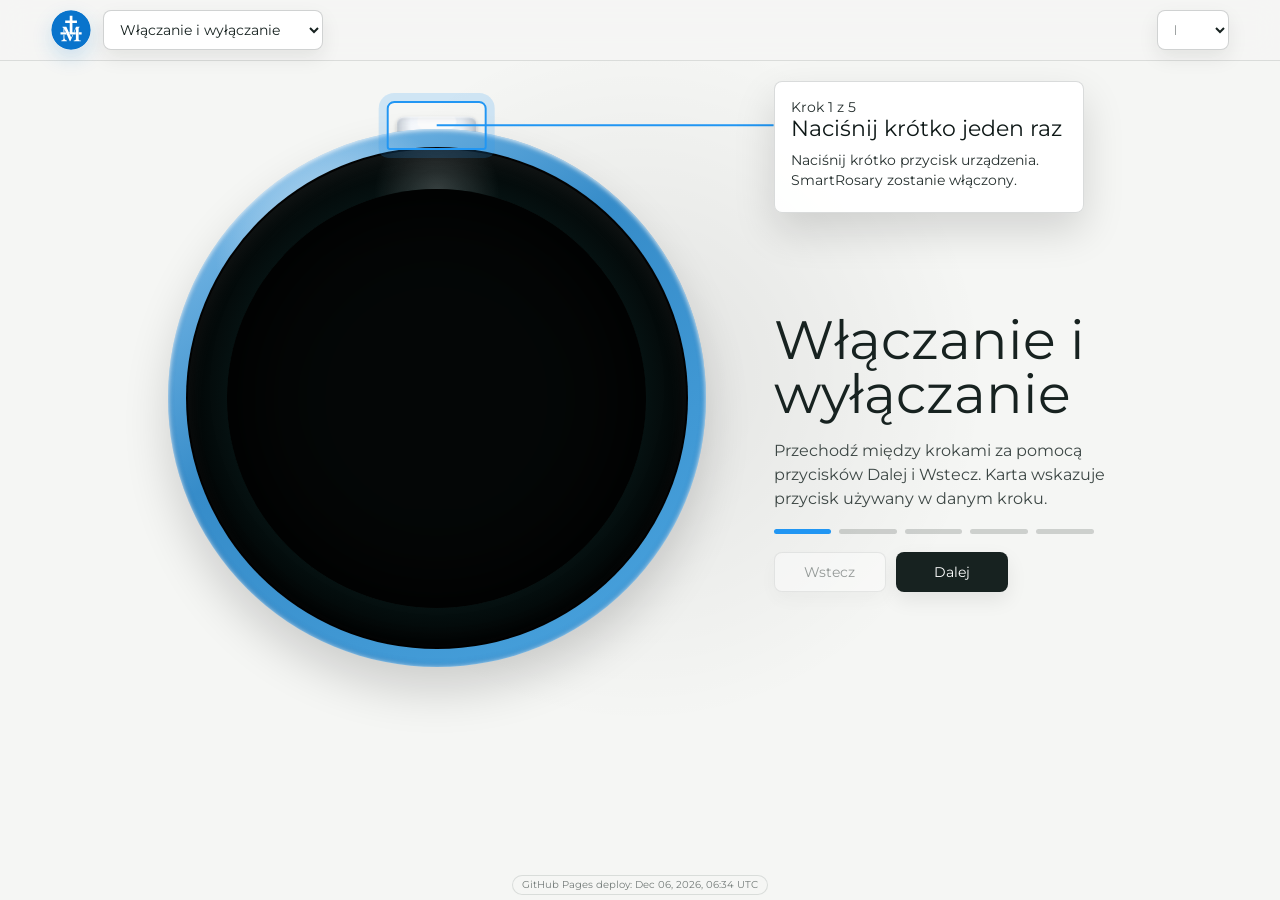
==== commit 7ba9f3fa: "Show deploy time in howto footer" ====
--- a/howto/010_onoff.html
+++ b/howto/010_onoff.html
@@ -1171,5 +1171,6 @@
         window.addEventListener("resize", updateConnector);
       })();
     </script>
+    <script src="deploy-footer.js"></script>
   </body>
 </html>
--- a/styles.css
+++ b/styles.css
@@ -1731,6 +1731,28 @@
   filter: blur(10px);
 }
 
+.deploy-footer {
+  position: fixed;
+  left: 50%;
+  bottom: max(5px, env(safe-area-inset-bottom));
+  z-index: 45;
+  max-width: calc(100vw - 28px);
+  transform: translateX(-50%);
+  padding: 3px 9px;
+  overflow: hidden;
+  border: 1px solid rgba(23, 34, 32, 0.12);
+  border-radius: 999px;
+  background: rgba(245, 246, 244, 0.78);
+  -webkit-backdrop-filter: blur(12px);
+  backdrop-filter: blur(12px);
+  color: rgba(23, 34, 32, 0.58);
+  font-size: 10px;
+  line-height: 1.25;
+  text-overflow: ellipsis;
+  white-space: nowrap;
+  pointer-events: none;
+}
+
 
 @media (max-width: 700px) {
   :root {
@@ -1740,4 +1762,11 @@
   .stage {
     padding: 10px;
   }
-}
+
+  .deploy-footer {
+    bottom: max(4px, env(safe-area-inset-bottom));
+    max-width: calc(100vw - 20px);
+    padding-inline: 7px;
+    font-size: 9px;
+  }
+}
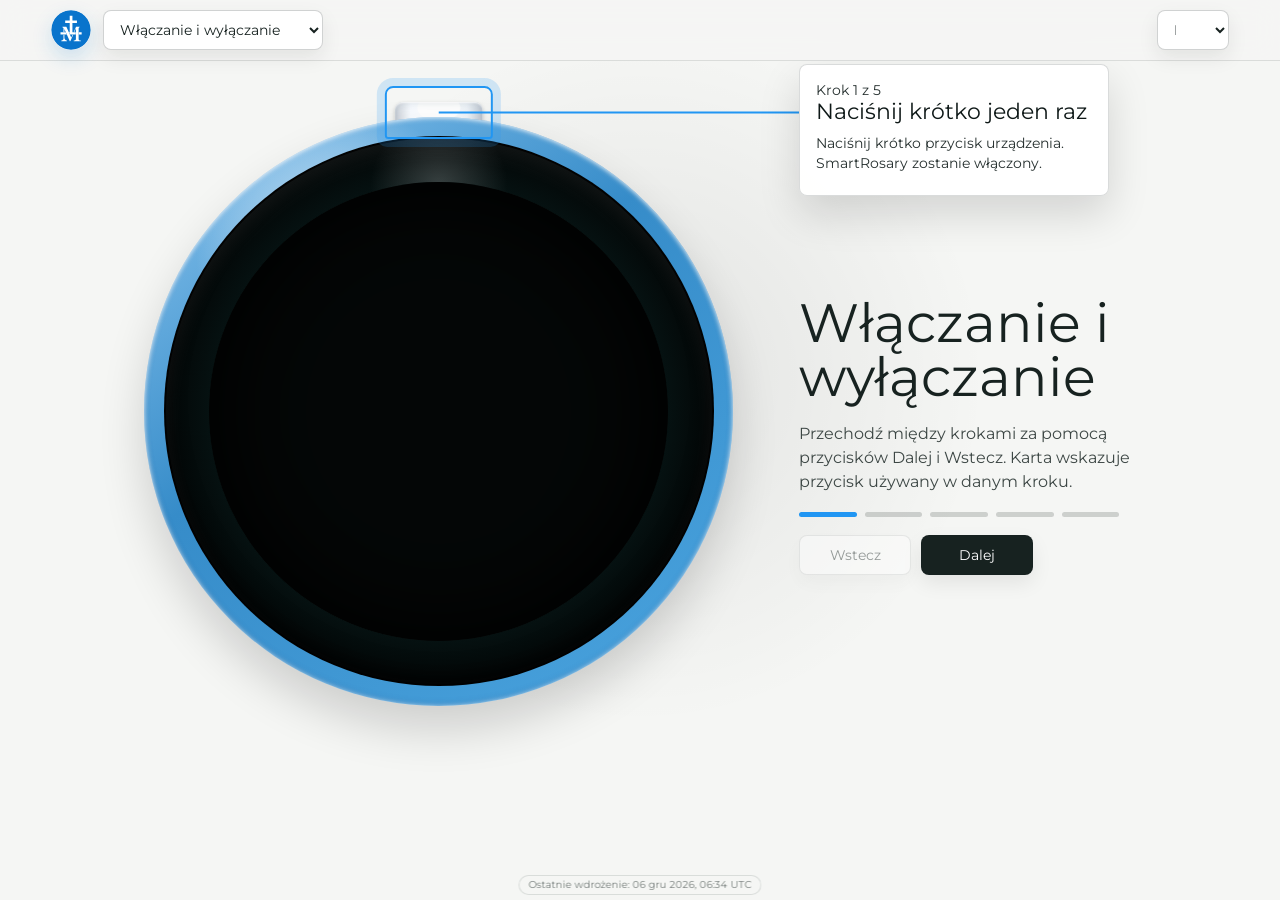
==== commit 0dcac878: "Tune how-to responsive layouts" ====
--- a/howto/010_onoff.html
+++ b/howto/010_onoff.html
@@ -57,7 +57,7 @@
       }
 
       .howto-stage {
-        --device-size: min(42vw, 560px, calc(100svh - 156px));
+        --device-size: min(46vw, 620px, calc(100svh - 124px));
         --case-padding: clamp(12px, calc(var(--device-size) * 0.033), 20px);
         --bezel-padding: clamp(18px, calc(var(--device-size) * 0.077), 48px);
         --howto-cross-scale: clamp(0.52, calc(var(--device-size) / 920), 0.68);
@@ -65,7 +65,7 @@
         min-height: 100svh;
         width: 100%;
         max-width: 100vw;
-        padding: clamp(72px, 9svh, 118px) clamp(28px, 6vw, 128px) 32px;
+        padding: clamp(64px, 7svh, 96px) clamp(28px, 6vw, 128px) 32px;
         position: relative;
         display: grid;
         grid-template-columns: minmax(320px, var(--device-size)) minmax(280px, 360px);
@@ -310,8 +310,8 @@
 
       @media (max-width: 920px) {
         .howto-stage {
-          --device-size: min(74vw, clamp(230px, 49svh, 430px));
-          padding-top: clamp(76px, 10svh, 104px);
+          --device-size: min(78vw, clamp(250px, 56svh, 500px));
+          padding-top: clamp(62px, 7svh, 90px);
           grid-template-columns: minmax(0, 1fr);
           grid-template-rows: auto auto auto;
           grid-template-areas:
@@ -346,9 +346,9 @@
 
       @media (max-width: 620px) {
         .howto-stage {
-          --device-size: min(66vw, clamp(148px, 28svh, 260px));
-          padding: clamp(58px, 8svh, 76px) clamp(14px, 4vw, 22px) 10px;
-          gap: clamp(8px, 1.8svh, 16px);
+          --device-size: min(78vw, clamp(168px, 34svh, 330px));
+          padding: clamp(50px, 6svh, 68px) clamp(14px, 4vw, 22px) 10px;
+          gap: clamp(8px, 1.5svh, 14px);
         }
 
         .howto-header {
@@ -435,7 +435,8 @@
 
       @media (max-width: 340px), (max-height: 700px) and (orientation: portrait) {
         .howto-stage {
-          --device-size: min(58vw, clamp(132px, 24svh, 220px));
+          --device-size: min(66vw, clamp(140px, 27svh, 240px));
+          padding-top: 54px;
         }
 
         .howto-card {
--- a/styles.css
+++ b/styles.css
@@ -1634,7 +1634,7 @@
 
 .bead--blue {
   background: var(--lv-light-blue);
-  opacity: 0.6;
+  opacity: 1;
   box-shadow:
     0 0 10px rgba(3, 169, 244, 0.72),
     0 0 18px rgba(3, 169, 244, 0.28);
@@ -1642,7 +1642,7 @@
 
 .bead--red {
   background: var(--lv-red);
-  opacity: 0.6;
+  opacity: 1;
   box-shadow:
     0 0 12px rgba(244, 67, 54, 0.72),
     0 0 20px rgba(244, 67, 54, 0.26);
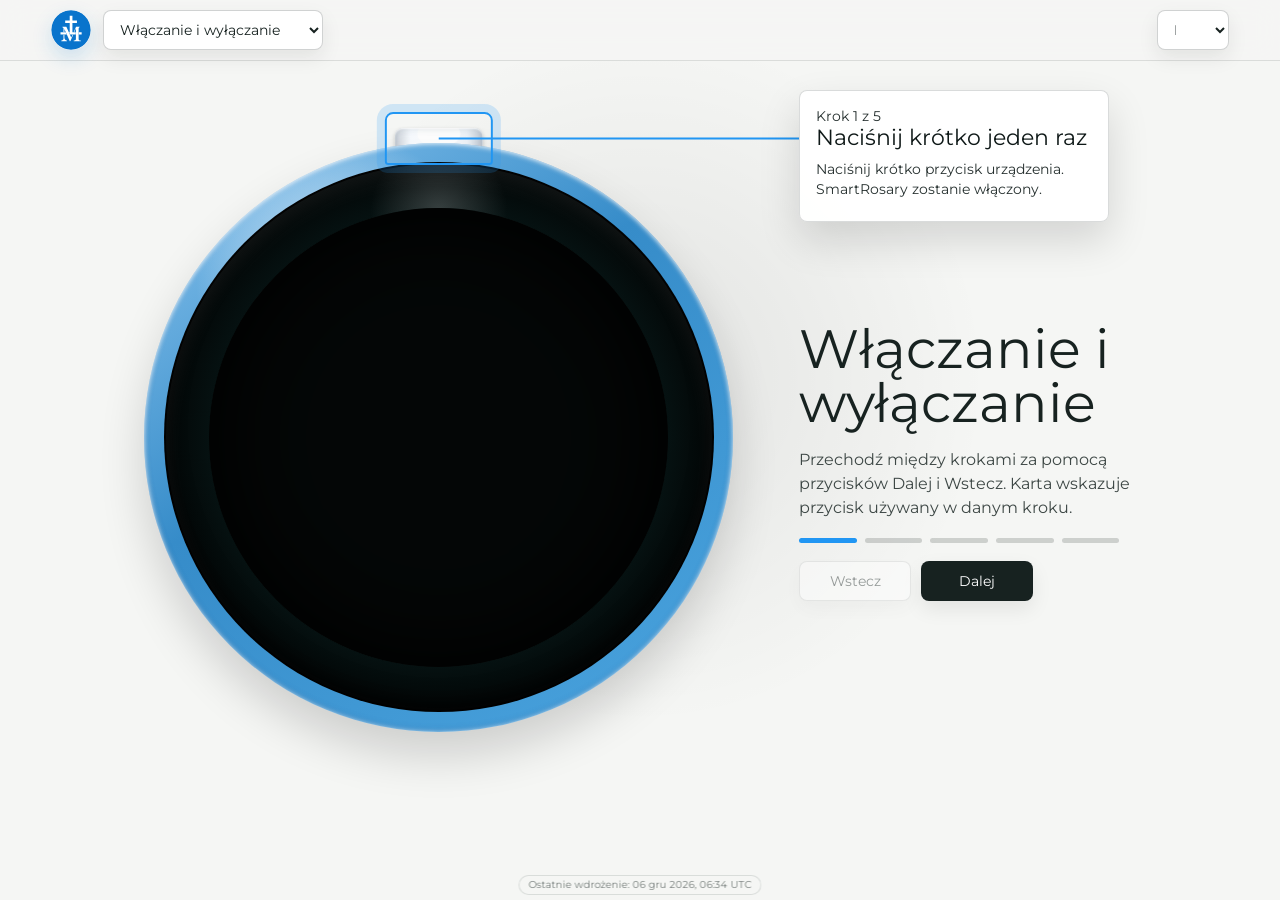
==== commit e460470b: "Adjust on-off how-to wide spacing" ====
--- a/howto/010_onoff.html
+++ b/howto/010_onoff.html
@@ -65,7 +65,7 @@
         min-height: 100svh;
         width: 100%;
         max-width: 100vw;
-        padding: clamp(64px, 7svh, 96px) clamp(28px, 6vw, 128px) 32px;
+        padding: clamp(86px, 10svh, 132px) clamp(28px, 6vw, 128px) 12px;
         position: relative;
         display: grid;
         grid-template-columns: minmax(320px, var(--device-size)) minmax(280px, 360px);
--- a/styles.css
+++ b/styles.css
@@ -1307,10 +1307,12 @@
 
 .settings__option--first {
   top: calc(var(--screen-size) * 62 / 240);
+  width: calc(var(--screen-size) * 218 / 240);
 }
 
 .settings__option--second {
   top: calc(var(--screen-size) * 141 / 240);
+  width: calc(var(--screen-size) * 218 / 240);
 }
 
 .settings__label {
@@ -1321,6 +1323,11 @@
   text-shadow:
     0 0 4px rgba(255, 255, 255, 0.46),
     0 0 10px rgba(255, 255, 255, 0.26);
+}
+
+.settings__option--first .settings__label,
+.settings__option--second .settings__label {
+  font-size: calc(var(--screen-size) * 15.5 / 240);
 }
 
 .settings__switch {
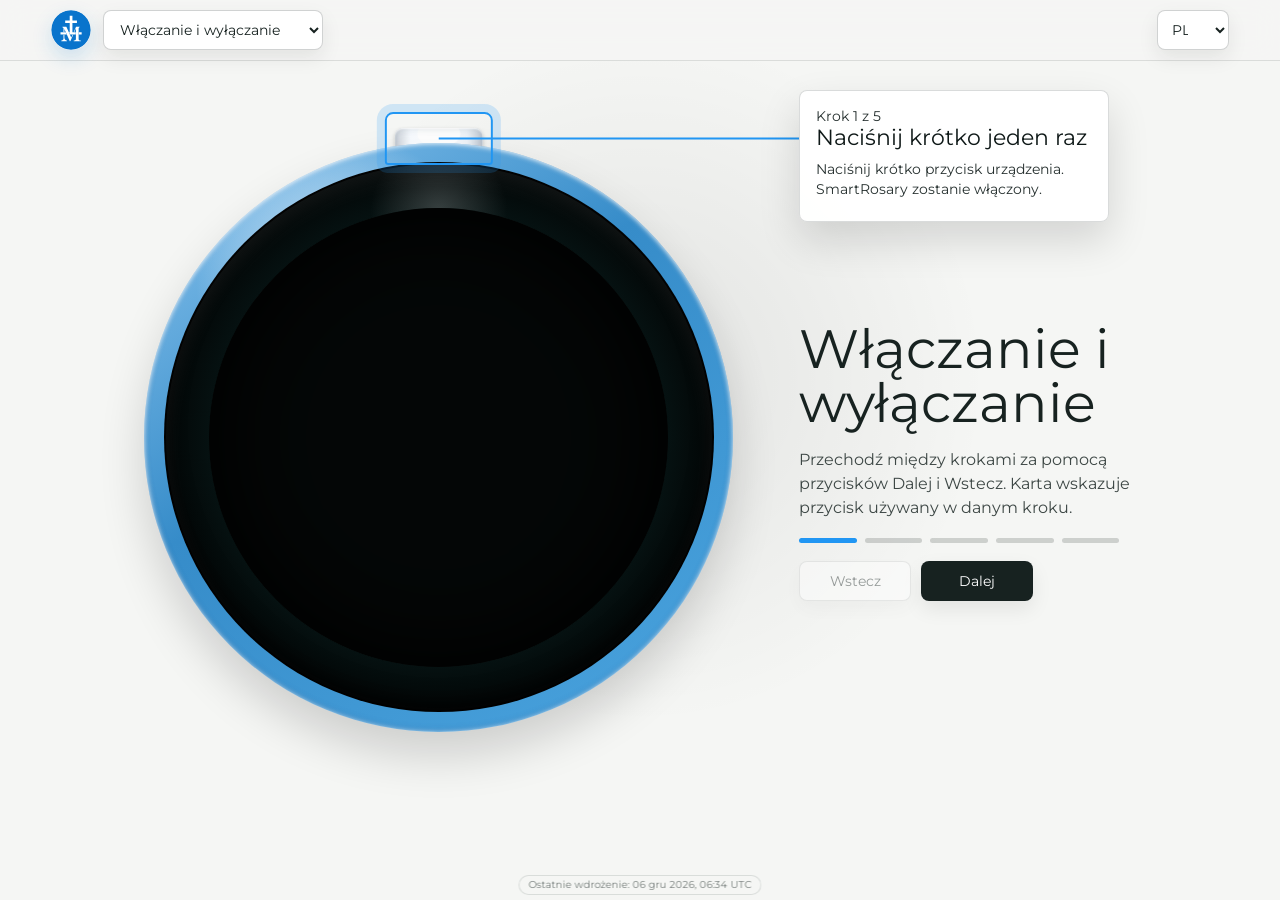
==== commit 6e008d79: "Polish how-to navigation layout" ====
--- a/howto/010_onoff.html
+++ b/howto/010_onoff.html
@@ -190,7 +190,7 @@
       .howto-language select {
         width: 180px;
         height: 40px;
-        padding: 0 36px 0 12px;
+        padding: 0 24px 0 10px;
         border: 1px solid rgba(23, 34, 32, 0.2);
         border-radius: 8px;
         background: #fff;
@@ -375,6 +375,8 @@
 
         .howto-language select {
           width: min(180px, 65vw);
+          padding-inline: 8px 18px;
+          font-size: 13px;
         }
 
         .howto-card {
--- a/styles.css
+++ b/styles.css
@@ -1132,7 +1132,7 @@
   transform: translate(-50%, -50%);
   overflow: hidden;
   border: calc(var(--screen-size) * 1 / 240) solid rgba(68, 76, 76, 0.98);
-  border-radius: calc(var(--screen-size) * 4 / 240);
+  border-radius: calc(var(--screen-size) * 15 / 240);
   background: rgba(78, 87, 87, 0.84);
   box-shadow:
     0 0 10px rgba(48, 58, 58, 0.36),
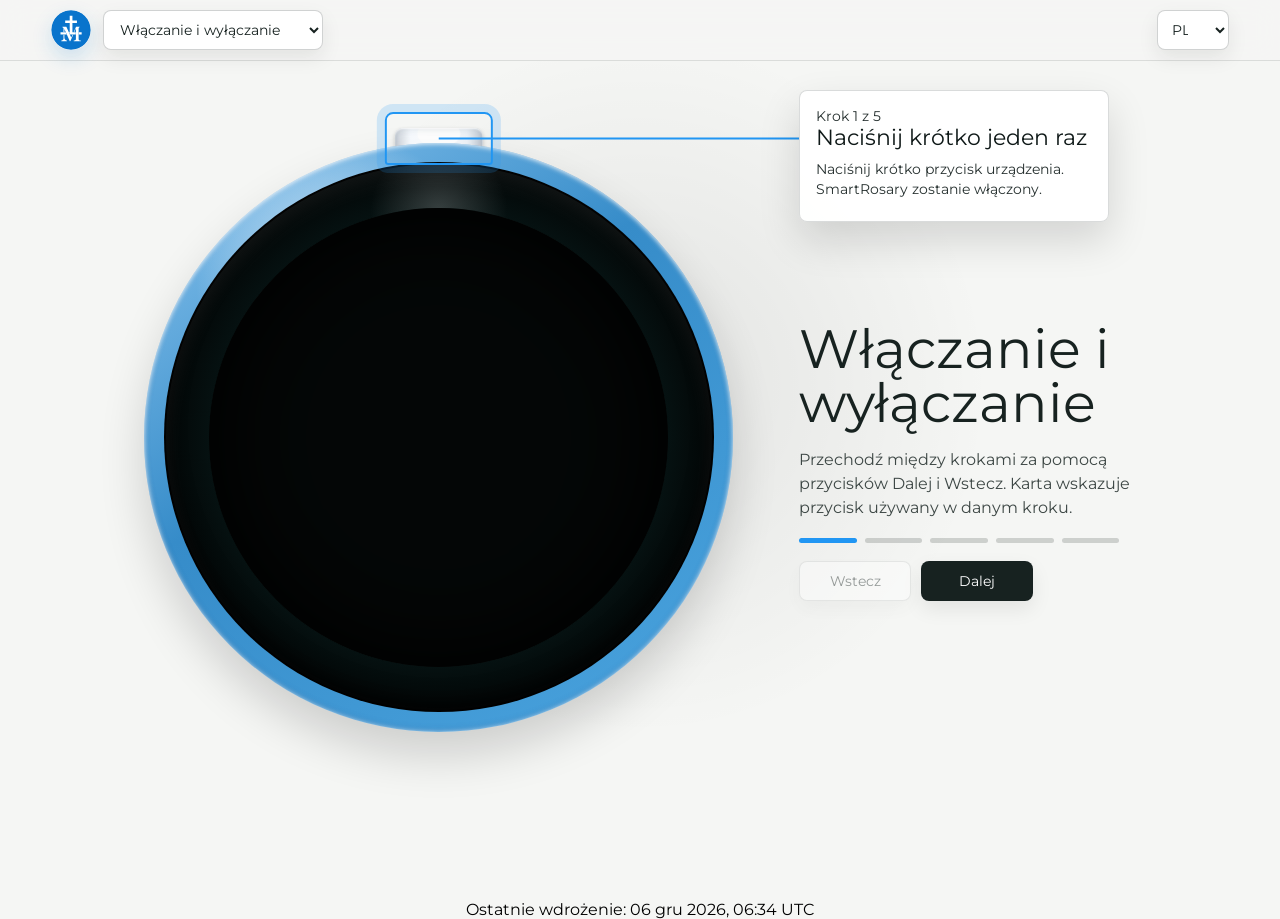
==== commit 52268938: "Add datetime settings tile to howto" ====
--- a/howto/010_onoff.html
+++ b/howto/010_onoff.html
@@ -505,6 +505,7 @@
         <option value="010_onoff.html"></option>
         <option value="011_charging.html"></option>
         <option value="020_nav.html"></option>
+        <option value="030_praying.html"></option>
       </select>
       <label class="howto-language" for="howto-language-control">
         <span id="howto-language-label" style="display: none;"></span>
@@ -540,6 +541,7 @@
             <option value="settings5">Settings5</option>
             <option value="settings6">Settings6</option>
             <option value="settings7">Settings7</option>
+            <option value="datetime">Datetime</option>
             <option value="fwupdate">FWUpdate</option>
           </select>
         </label>
@@ -654,8 +656,8 @@
           </select>
         </label>
         <label class="opacity-control">
-          <span>Opacity <output id="background-opacity-output">50%</output></span>
-          <input id="background-opacity-control" type="range" min="0" max="100" step="1" value="60" />
+          <span>Opacity <output id="background-opacity-output">30%</output></span>
+          <input id="background-opacity-control" type="range" min="0" max="100" step="1" value="30" />
         </label>
         <button id="download-svg" class="download-btn" type="button">Download SVG</button>
       </form>
@@ -716,7 +718,7 @@
             </div>
 
             <div class="screen-panel mysteries-view mysteries" data-screen="mysteries" aria-hidden="true">
-              <h1 class="mysteries__title" id="mysteries-title">Tajemnice</h1>
+              <h1 class="mysteries__title" id="mysteries-title"></h1>
               <div class="mysteries__menu" role="list">
                 <div class="mysteries__row mysteries__row--empty" id="mystery-row-empty" role="listitem">-</div>
                 <div class="mysteries__row mysteries__row--selected" id="mystery-row-primary" role="listitem">radosne (pon./so.)</div>
@@ -789,7 +791,7 @@
             </div>
 
             <div class="screen-panel settings-view settings" data-screen="settings1" aria-hidden="true">
-              <div class="settings__num" id="settings-num">1/7</div>
+              <div class="settings__num" id="settings-num">1/8</div>
               <h1 class="settings__title" id="settings-title">Ustawienia</h1>
               <div class="settings__option settings__option--first">
                 <div class="settings__label" id="settings-option-selected">Rozpocznij różaniec z wybraną Tajemnicą</div>
@@ -802,7 +804,7 @@
             </div>
 
             <div class="screen-panel settings2-view settings" data-screen="settings2" aria-hidden="true">
-              <div class="settings__num" id="settings2-num">2/7</div>
+              <div class="settings__num" id="settings2-num">2/8</div>
               <h1 class="settings__title" id="settings2-title">Ustawienia</h1>
               <div class="settings__option settings__option--single">
                 <div class="settings__label" id="settings2-option-haptic">Haptyczna informacja zwrotna (wibracja)</div>
@@ -811,7 +813,7 @@
             </div>
 
             <div class="screen-panel settings3-view settings" data-screen="settings3" aria-hidden="true">
-              <div class="settings__num" id="settings3-num">3/7</div>
+              <div class="settings__num" id="settings3-num">4/8</div>
               <h1 class="settings__title" id="settings3-title">Ustawienia</h1>
               <div class="settings__option settings__option--single">
                 <div class="settings__label" id="settings3-option-brightness">Jasność ekranu</div>
@@ -825,7 +827,7 @@
             </div>
 
             <div class="screen-panel settings4-view settings" data-screen="settings4" aria-hidden="true">
-              <div class="settings__num" id="settings4-num">4/7</div>
+              <div class="settings__num" id="settings4-num">6/8</div>
               <h1 class="settings__title" id="settings4-title">Ustawienia</h1>
               <div class="settings__option settings__option--single">
                 <div class="settings__label" id="settings4-option-tap-brightness">Jasność tapety</div>
@@ -839,7 +841,7 @@
             </div>
 
             <div class="screen-panel settings5-view settings" data-screen="settings5" aria-hidden="true">
-              <div class="settings__num" id="settings5-num">5/7</div>
+              <div class="settings__num" id="settings5-num">7/8</div>
               <h1 class="settings__title" id="settings5-title">Ustawienia</h1>
               <div class="settings__option settings__option--single">
                 <div class="settings__label" id="settings5-option-orientation">Orientacja ekranu</div>
@@ -852,7 +854,7 @@
             </div>
 
             <div class="screen-panel settings6-view settings" data-screen="settings6" aria-hidden="true">
-              <div class="settings__num" id="settings6-num">6/7</div>
+              <div class="settings__num" id="settings6-num">3/8</div>
               <h1 class="settings__title" id="settings6-title">Ustawienia</h1>
               <div class="settings__option settings__option--single">
                 <div class="settings__label" id="settings6-option-shutdown">Auto wyłączenie</div>
@@ -870,6 +872,54 @@
                 <rect width="40" height="40" fill="#fff"></rect>
               </svg>
               <div class="settings__qr-more" id="settings7-more">v1.28 · pl v1.0</div>
+            </div>
+
+            <div class="screen-panel datetime-view settings" data-screen="datetime" aria-hidden="true">
+              <div class="settings__num" id="datetime-num">5/8</div>
+              <h1 class="settings__title datetime__title" id="datetime-title">Ustawienia</h1>
+              <div class="settings__subtitle datetime__subtitle" id="datetime-subtitle">Data/czas</div>
+
+              <!-- Time Rollers (y: 88) -->
+              <div class="mystery__roller datetime__roller datetime__roller--hour" role="list">
+                <div class="mystery__row" role="listitem"><span>17</span></div>
+                <div class="mystery__row mystery__row--selected" role="listitem"><span>18</span></div>
+                <div class="mystery__row" role="listitem"><span>19</span></div>
+              </div>
+              <div class="datetime__sep datetime__sep--time-left">:</div>
+
+              <div class="mystery__roller datetime__roller datetime__roller--minute" role="list">
+                <div class="mystery__row" role="listitem"><span>24</span></div>
+                <div class="mystery__row mystery__row--selected" role="listitem"><span>25</span></div>
+                <div class="mystery__row" role="listitem"><span>26</span></div>
+              </div>
+              <div class="datetime__sep datetime__sep--time-right">:</div>
+
+              <div class="mystery__roller datetime__roller datetime__roller--second" role="list">
+                <div class="mystery__row" role="listitem"><span>08</span></div>
+                <div class="mystery__row mystery__row--selected" role="listitem"><span>09</span></div>
+                <div class="mystery__row" role="listitem"><span>10</span></div>
+              </div>
+
+              <!-- Date Rollers (y: 138) -->
+              <div class="mystery__roller datetime__roller datetime__roller--day" role="list">
+                <div class="mystery__row" role="listitem"><span>06</span></div>
+                <div class="mystery__row mystery__row--selected" role="listitem"><span>07</span></div>
+                <div class="mystery__row" role="listitem"><span>08</span></div>
+              </div>
+              <div class="datetime__sep datetime__sep--date-left">.</div>
+
+              <div class="mystery__roller datetime__roller datetime__roller--month" role="list">
+                <div class="mystery__row" role="listitem"><span>17</span></div>
+                <div class="mystery__row mystery__row--selected" role="listitem"><span>18</span></div>
+                <div class="mystery__row" role="listitem"><span>19</span></div>
+              </div>
+              <div class="datetime__sep datetime__sep--date-right">.</div>
+
+              <div class="mystery__roller datetime__roller datetime__roller--year" role="list">
+                <div class="mystery__row" role="listitem"><span>2025</span></div>
+                <div class="mystery__row mystery__row--selected" role="listitem"><span>2026</span></div>
+                <div class="mystery__row" role="listitem"><span>2027</span></div>
+              </div>
             </div>
 
             <div class="screen-panel fwupdate-view fwupdate" data-screen="fwupdate" aria-hidden="true">
@@ -962,6 +1012,9 @@
         const bleControl = document.getElementById("ble-control");
         const backgroundControl = document.getElementById("background-control");
         const backgroundOpacityControl = document.getElementById("background-opacity-control");
+        const mysteriesSelectionControl = document.getElementById("mysteries-selection-control");
+        const mysteriesTitle = document.getElementById("mysteries-title");
+        const rosaryMysteryTitle = document.getElementById("rosary-mystery-title");
         let steps = tutorial.steps;
         let currentStep = 0;
 
@@ -977,9 +1030,11 @@
             howtoSelector.options[0].textContent = (dict.tutorials.onoff && dict.tutorials.onoff.panelTitle) || "Power on and off";
             howtoSelector.options[1].textContent = (dict.tutorials.charging && dict.tutorials.charging.panelTitle) || "Charging";
             howtoSelector.options[2].textContent = (dict.tutorials.nav && dict.tutorials.nav.panelTitle) || "Navigation";
+            howtoSelector.options[3].textContent = (dict.tutorials.praying && dict.tutorials.praying.panelTitle) || "Praying";
           }
           if (languageLabel) languageLabel.textContent = common.language;
           languageSelect.value = language;
+          syncDeviceLanguage();
           prev.textContent = common.previous;
           next.textContent = common.next;
         }
@@ -1009,14 +1064,43 @@
           control.dispatchEvent(new Event(eventName, { bubbles: true }));
         }
 
-        function prepareMockup(backgroundOpacity = 60) {
+        function syncDeviceLanguage() {
+          mockupLanguageControl.value = language;
+          dispatch(mockupLanguageControl, "change");
+          syncMysteriesTileTitle();
+          syncRosaryMysteryTitle();
+        }
+
+        function getDeviceLangEntry(namespace, key) {
+          const fixture = (window.SMARTROSARY_LANG_FIXTURES || []).find((item) => item.code === language)
+            || (window.SMARTROSARY_LANG_FIXTURES || []).find((item) => item.code === "en")
+            || (window.SMARTROSARY_LANG_FIXTURES || [])[0];
+          const titleEntry = fixture?.state?.entries?.find((entry) => entry.namespace === namespace && entry.key === key);
+
+          return titleEntry?.value || "";
+        }
+
+        function getDeviceMysteryTitle(index) {
+          return getDeviceLangEntry("mysteries", `mT${index}`);
+        }
+
+        function syncMysteriesTileTitle() {
+          if (mysteriesTitle) mysteriesTitle.textContent = getDeviceLangEntry("lang", "l001") || "Mysteries";
+        }
+
+        function syncRosaryMysteryTitle() {
+          const selectedIndex = Math.min(Number(mysteriesSelectionControl?.value) || 0, 5);
+
+          if (rosaryMysteryTitle) rosaryMysteryTitle.textContent = getDeviceMysteryTitle(selectedIndex);
+        }
+
+        function prepareMockup(backgroundOpacity = 30) {
           browserTimeControl.value = "on";
           dispatch(browserTimeControl, "change");
           bleControl.value = "off";
           dispatch(bleControl, "change");
           document.querySelector(".bluetooth")?.classList.add("bluetooth--off");
-          mockupLanguageControl.value = language;
-          dispatch(mockupLanguageControl, "change");
+          syncDeviceLanguage();
           viewControl.value = "rosary";
           dispatch(viewControl, "change");
           backgroundControl.value = "pmkdus";
@@ -1025,6 +1109,8 @@
           dispatch(backgroundOpacityControl, "input");
           screenBg.style.backgroundImage = 'url("../bg/pmkdus.png")';
           screenBg.style.opacity = String(backgroundOpacity / 100);
+          syncMysteriesTileTitle();
+          syncRosaryMysteryTitle();
         }
 
         function renderStep(index) {
@@ -1048,7 +1134,7 @@
             }
           });
 
-          prepareMockup(step.booting ? 100 : 60);
+          prepareMockup(step.booting ? 100 : 30);
           device.classList.toggle("device--off", Boolean(step.off));
           device.classList.toggle("device--booting", Boolean(step.booting));
           const showButtonCallout = Boolean(step.pressed);
@@ -1070,7 +1156,7 @@
           renderStep(Math.min(steps.length - 1, currentStep + 1));
         });
 
-        
+
         const howtoSelector = document.getElementById("howto-selector");
         if (howtoSelector) {
           howtoSelector.value = "010_onoff.html";
@@ -1084,7 +1170,7 @@
           selectLanguage(languageSelect.value);
         });
 
-        
+
         function buildBeads() {
           const beads = document.getElementById("beads");
           if (!beads) return;
--- a/styles.css
+++ b/styles.css
@@ -579,7 +579,7 @@
   background: #55e4ff;
 
   border-radius: 999px;
-  
+
 
   /* subtle LED lens effect */
   box-shadow:
@@ -730,7 +730,7 @@
   color: var(--lv-blue);
   font-size: calc(var(--screen-size) * 24 / 240);
   font-weight: 400;
-  letter-spacing: -0.02em;
+  letter-spacing: 0;
   line-height: 1;
   text-shadow:
     0 0 5px rgba(33, 150, 243, 0.76),
@@ -1132,7 +1132,7 @@
   transform: translate(-50%, -50%);
   overflow: hidden;
   border: calc(var(--screen-size) * 1 / 240) solid rgba(68, 76, 76, 0.98);
-  border-radius: calc(var(--screen-size) * 15 / 240);
+  border-radius: calc(var(--screen-size) * 4 / 240);
   background: rgba(78, 87, 87, 0.84);
   box-shadow:
     0 0 10px rgba(48, 58, 58, 0.36),
@@ -1285,11 +1285,27 @@
   color: var(--lv-blue);
   font-size: calc(var(--screen-size) * 24 / 240);
   font-weight: 400;
-  letter-spacing: -0.02em;
+  letter-spacing: 0;
   line-height: 1;
   text-shadow:
     0 0 5px rgba(33, 150, 243, 0.76),
     0 0 12px rgba(33, 150, 243, 0.42);
+}
+
+.settings__subtitle {
+  position: absolute;
+  top: calc(var(--screen-size) * 60 / 240);
+  left: 50%;
+  transform: translateX(-50%);
+  margin: 0;
+  color: rgba(255, 255, 255, 0.96);
+  font-size: calc(var(--screen-size) * 16 / 240);
+  font-weight: 400;
+  line-height: 1.17;
+  text-align: center;
+  text-shadow:
+    0 0 4px rgba(255, 255, 255, 0.46),
+    0 0 10px rgba(255, 255, 255, 0.26);
 }
 
 .settings__option {
@@ -1307,12 +1323,10 @@
 
 .settings__option--first {
   top: calc(var(--screen-size) * 62 / 240);
-  width: calc(var(--screen-size) * 218 / 240);
 }
 
 .settings__option--second {
   top: calc(var(--screen-size) * 141 / 240);
-  width: calc(var(--screen-size) * 218 / 240);
 }
 
 .settings__label {
@@ -1323,11 +1337,6 @@
   text-shadow:
     0 0 4px rgba(255, 255, 255, 0.46),
     0 0 10px rgba(255, 255, 255, 0.26);
-}
-
-.settings__option--first .settings__label,
-.settings__option--second .settings__label {
-  font-size: calc(var(--screen-size) * 15.5 / 240);
 }
 
 .settings__switch {
@@ -1634,14 +1643,15 @@
 }
 
 .bead--current {
-  transform: scale(1.3);
+  outline: max(1px, calc(var(--screen-size) * 1.4 / 240)) solid rgba(255, 255, 255, 0.96);
+  outline-offset: calc(var(--screen-size) * 1.1 / 240);
+  transform: scale(1.24);
   transform-origin: center;
   z-index: 1;
 }
 
 .bead--blue {
   background: var(--lv-light-blue);
-  opacity: 1;
   box-shadow:
     0 0 10px rgba(3, 169, 244, 0.72),
     0 0 18px rgba(3, 169, 244, 0.28);
@@ -1649,115 +1659,53 @@
 
 .bead--red {
   background: var(--lv-red);
-  opacity: 1;
   box-shadow:
     0 0 12px rgba(244, 67, 54, 0.72),
     0 0 20px rgba(244, 67, 54, 0.26);
 }
 
+.bead:not(.bead--active) {
+  filter: saturate(0.68) brightness(0.58);
+}
+
+.bead--blue:not(.bead--active) {
+  box-shadow:
+    0 0 5px rgba(3, 169, 244, 0.34),
+    0 0 10px rgba(3, 169, 244, 0.16);
+}
+
+.bead--red:not(.bead--active) {
+  box-shadow:
+    0 0 6px rgba(244, 67, 54, 0.34),
+    0 0 11px rgba(244, 67, 54, 0.16);
+}
+
+.bead--active {
+  filter: saturate(1.25) brightness(1.12);
+}
+
 .bead--active.bead--blue {
-
-  background: #6ae8ff;
-  opacity: 1.0;
-
-box-shadow:
-  inset 0 1px 1px rgba(255,255,255,.45),
-  inset 0 -1px 2px rgba(0,70,130,.2),
-
-  /* thicker bright rim */
-  0 0 3px rgba(255,255,255,1),
-  0 0 4px rgba(255,255,255,.95),
-  0 0 10px rgba(220,250,255,.9),
-  0 0 12px rgba(160,240,255,.85),
-
-  /* blue glow */
-  0 0 20px rgba(80,220,255,1),
-  0 0 36px rgba(40,180,255,.9),
-  0 0 60px rgba(0,160,255,.75),
-  0 0 90px rgba(0,160,255,.55);
-
-}
-
-.bead--active.bead--blue::after {
-  content: "";
-  position: absolute;
-  inset: -16px;
-  border-radius: 50%;
-  pointer-events: none;
-
-  background:
-    radial-gradient(
-      circle,
-      rgba(80,220,255,.85) 0%,
-      rgba(40,190,255,.65) 20%,
-      rgba(0,170,255,.35) 45%,
-      rgba(0,170,255,.15) 65%,
-      rgba(0,170,255,0) 100%
-    );
-
-  filter: blur(10px);
+  background: rgb(106, 232, 254);
+  filter: none;
+  box-shadow:
+    inset 0 0 0 1px rgba(255, 255, 255, 0.52),
+    0 0 4px rgba(255, 255, 255, 0.68),
+    0 0 11px rgba(3, 169, 244, 0.82),
+    0 0 18px rgba(3, 169, 244, 0.42);
 }
 
 .bead--active.bead--red {
-  background: #ff2a2a;
-  opacity: 1.0;
-box-shadow:
-  inset 0 1px 1px rgba(255,220,220,.25),
-  inset 0 -1px 2px rgba(70,0,0,.2),
-
-  /* saturated red rim */
-  0 0 3px rgba(255,120,120,.95),
-  0 0 6px rgba(255,80,80,.95),
-  0 0 12px rgba(255,40,40,.9),
-  0 0 18px rgba(255,20,20,.85),
-
-  /* red bloom */
-  0 0 24px rgba(255,0,0,1),
-  0 0 40px rgba(255,0,0,.95),
-  0 0 70px rgba(255,0,0,.8),
-  0 0 110px rgba(255,0,0,.6);
-}
-
+  background: #ff3b36;
+  box-shadow:
+    inset 0 0 0 1px rgba(255, 255, 255, 0.4),
+    0 0 4px rgba(255, 255, 255, 0.5),
+    0 0 12px rgba(244, 67, 54, 0.82),
+    0 0 20px rgba(244, 67, 54, 0.42);
+}
+
+.bead--active.bead--blue::after,
 .bead--active.bead--red::after {
-  content: "";
-  position: absolute;
-  inset: -16px;
-  border-radius: 50%;
-  pointer-events: none;
-
-  background:
-    radial-gradient(
-      circle,
-      rgba(255,80,80,.85) 0%,
-      rgba(255,40,40,.65) 20%,
-      rgba(255,0,0,.35) 45%,
-      rgba(255,0,0,.15) 65%,
-      rgba(255,0,0,0) 100%
-    );
-
-  filter: blur(10px);
-}
-
-.deploy-footer {
-  position: fixed;
-  left: 50%;
-  bottom: max(5px, env(safe-area-inset-bottom));
-  z-index: 45;
-  max-width: calc(100vw - 28px);
-  transform: translateX(-50%);
-  padding: 3px 9px;
-  overflow: hidden;
-  border: 1px solid rgba(23, 34, 32, 0.12);
-  border-radius: 999px;
-  background: rgba(245, 246, 244, 0.78);
-  -webkit-backdrop-filter: blur(12px);
-  backdrop-filter: blur(12px);
-  color: rgba(23, 34, 32, 0.58);
-  font-size: 10px;
-  line-height: 1.25;
-  text-overflow: ellipsis;
-  white-space: nowrap;
-  pointer-events: none;
+  content: none;
 }
 
 
@@ -1769,11 +1717,125 @@
   .stage {
     padding: 10px;
   }
-
-  .deploy-footer {
-    bottom: max(4px, env(safe-area-inset-bottom));
-    max-width: calc(100vw - 20px);
-    padding-inline: 7px;
-    font-size: 9px;
-  }
-}
+}
+.datetime__roller::before,
+.datetime__roller::after {
+  content: "▲";
+  position: absolute;
+  left: 50%;
+  transform: translateX(-50%);
+  color: rgba(255, 255, 255, 0.9);
+  font-size: calc(var(--screen-size) * 10 / 240);
+  pointer-events: none;
+  z-index: 10;
+}
+.datetime__roller::before {
+  top: calc(var(--screen-size) * -2 / 240);
+}
+.datetime__roller::after {
+  content: "▼";
+  bottom: calc(var(--screen-size) * -2 / 240);
+}
+
+.datetime__title {
+  font-size: calc(var(--screen-size) * 20 / 240);
+}
+
+.datetime__roller {
+  top: var(--datetime-roller-y);
+  left: calc(50% + var(--datetime-roller-x));
+  width: var(--datetime-roller-width);
+  height: calc(var(--screen-size) * 44 / 240);
+  display: block;
+  transform: translateX(-50%);
+  border-radius: calc(var(--screen-size) * 10 / 240);
+  cursor: default;
+}
+
+.datetime__roller .mystery__row {
+  position: absolute;
+  top: 50%;
+  left: 0;
+  width: 100%;
+  height: calc(var(--screen-size) * 20 / 240);
+  color: transparent;
+  font-size: calc(var(--screen-size) * 20 / 240);
+  line-height: 1;
+  opacity: 0;
+  text-shadow: none;
+  transform: translateY(-50%);
+}
+
+.datetime__roller .mystery__row--selected {
+  height: calc(var(--screen-size) * 24 / 240);
+  color: rgba(255, 255, 255, 0.98);
+  opacity: 1;
+  text-shadow:
+    0 0 4px rgba(255, 255, 255, 0.46),
+    0 0 10px rgba(255, 255, 255, 0.2);
+}
+
+.datetime__roller--hour {
+  --datetime-roller-y: calc(var(--screen-size) * 88 / 240);
+  --datetime-roller-x: calc(var(--screen-size) * -56 / 240);
+  --datetime-roller-width: calc(var(--screen-size) * 48 / 240);
+}
+
+.datetime__roller--minute {
+  --datetime-roller-y: calc(var(--screen-size) * 88 / 240);
+  --datetime-roller-x: 0px;
+  --datetime-roller-width: calc(var(--screen-size) * 48 / 240);
+}
+
+.datetime__roller--second {
+  --datetime-roller-y: calc(var(--screen-size) * 88 / 240);
+  --datetime-roller-x: calc(var(--screen-size) * 56 / 240);
+  --datetime-roller-width: calc(var(--screen-size) * 48 / 240);
+}
+
+.datetime__roller--day {
+  --datetime-roller-y: calc(var(--screen-size) * 138 / 240);
+  --datetime-roller-x: calc(var(--screen-size) * -66 / 240);
+  --datetime-roller-width: calc(var(--screen-size) * 48 / 240);
+}
+
+.datetime__roller--month {
+  --datetime-roller-y: calc(var(--screen-size) * 138 / 240);
+  --datetime-roller-x: calc(var(--screen-size) * -12 / 240);
+  --datetime-roller-width: calc(var(--screen-size) * 48 / 240);
+}
+
+.datetime__roller--year {
+  --datetime-roller-y: calc(var(--screen-size) * 138 / 240);
+  --datetime-roller-x: calc(var(--screen-size) * 57 / 240);
+  --datetime-roller-width: calc(var(--screen-size) * 74 / 240);
+}
+
+.datetime__sep {
+  position: absolute;
+  top: var(--datetime-sep-y);
+  left: calc(50% + var(--datetime-sep-x));
+  color: rgba(255, 255, 255, 0.9);
+  font-size: calc(var(--screen-size) * 20 / 240);
+  transform: translateX(-50%);
+}
+
+.datetime__sep--time-left {
+  --datetime-sep-y: calc(var(--screen-size) * 96 / 240);
+  --datetime-sep-x: calc(var(--screen-size) * -28 / 240);
+}
+
+.datetime__sep--time-right {
+  --datetime-sep-y: calc(var(--screen-size) * 96 / 240);
+  --datetime-sep-x: calc(var(--screen-size) * 28 / 240);
+}
+
+.datetime__sep--date-left {
+  --datetime-sep-y: calc(var(--screen-size) * 146 / 240);
+  --datetime-sep-x: calc(var(--screen-size) * -39 / 240);
+}
+
+.datetime__sep--date-right {
+  --datetime-sep-y: calc(var(--screen-size) * 146 / 240);
+  --datetime-sep-x: calc(var(--screen-size) * 17 / 240);
+}
